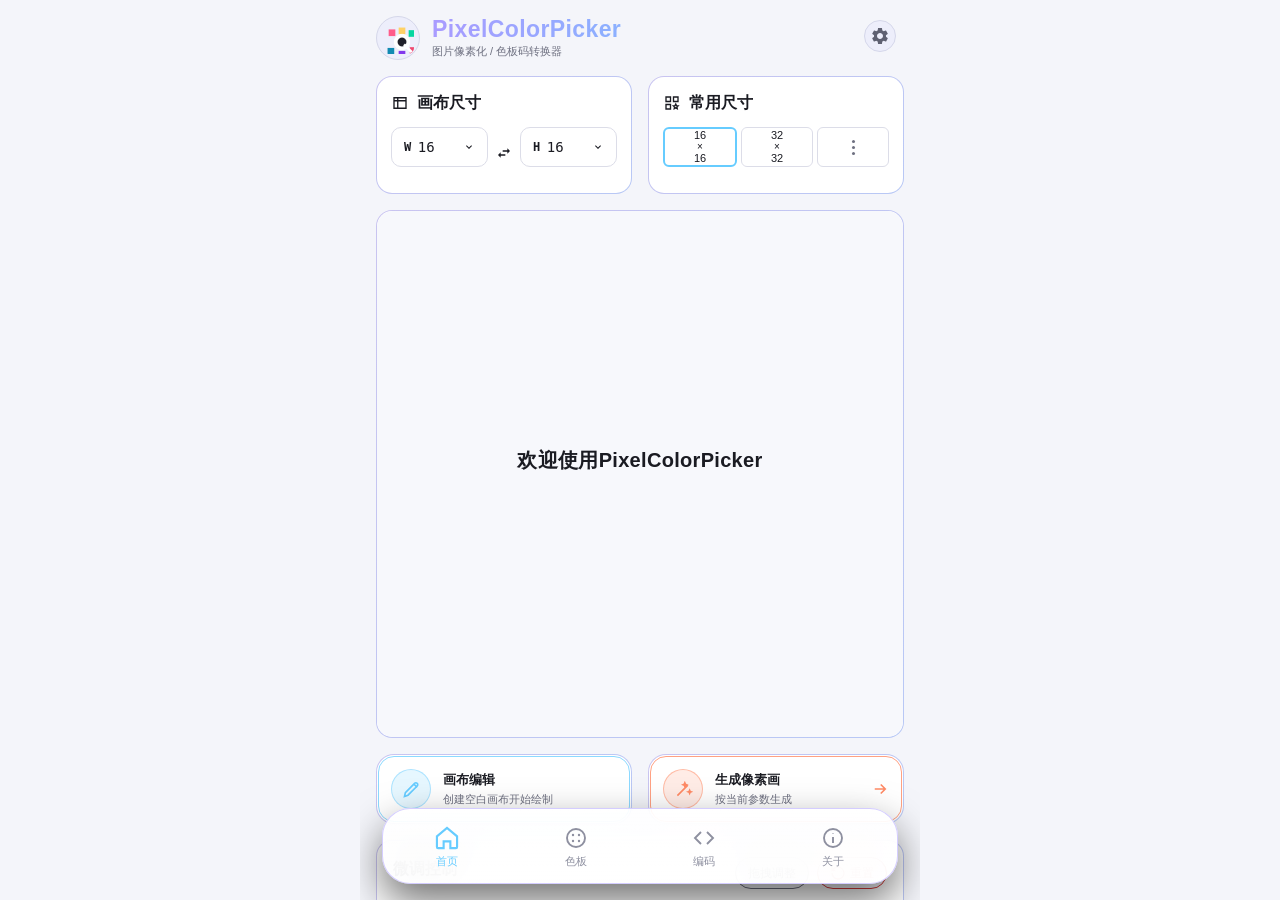
==== web/index.html @ 3d9073f8 "fix(web): 双指缩放、编辑器补全UI、色板高度+坐标搜索、编码QuickBar、logo - 拖拽调整: 补双指 pinch（同 detectTransformGestures），手机上原本只" ====
<!DOCTYPE html>
<html lang="zh-CN" data-theme="dark">
<head>
<meta charset="UTF-8">
<meta name="viewport" content="width=device-width, initial-scale=1, viewport-fit=cover, maximum-scale=1">
<meta name="theme-color" content="#08090F">
<title>PixelColorPicker</title>
<link rel="stylesheet" href="css/base.css">
<link rel="stylesheet" href="css/home.css">
<link rel="stylesheet" href="css/pages.css">
</head>
<body>

<div class="pcp-app" id="app">

  <!-- ==================== 首页 ==================== -->
  <div class="pcp-page is-active" id="page-home">
    <div class="pcp-scroll" id="homeScroll">

      <!-- 1. TopHeader：Logo(44圆底) + 渐变标题 + 设置按钮 -->
      <div class="pcp-top-header">
        <div class="pcp-top-logo-wrap">
          <canvas class="pcp-top-logo" id="topLogo" width="64" height="64"></canvas>
        </div>
        <div class="pcp-top-titles">
          <h1 class="pcp-top-title" id="topTitle">PixelColorPicker</h1>
          <p class="pcp-top-sub" data-s="home_subtitle"></p>
        </div>
        <button class="pcp-settings-btn" id="settingsBtn" aria-label="settings">
          <svg viewBox="0 0 24 24" fill="none" stroke="currentColor" stroke-width="1.8">
            <path fill="currentColor" stroke="none" d="M19.14,12.94c0.04,-0.3 0.06,-0.61 0.06,-0.94c0,-0.32 -0.02,-0.64 -0.07,-0.94l2.03,-1.58c0.18,-0.14 0.23,-0.41 0.12,-0.61l-1.92,-3.32c-0.12,-0.22 -0.37,-0.29 -0.59,-0.22l-2.39,0.96c-0.5,-0.38 -1.03,-0.7 -1.62,-0.94L14.4,2.81c-0.04,-0.24 -0.24,-0.41 -0.48,-0.41h-3.84c-0.24,0 -0.43,0.17 -0.47,0.41L9.25,5.35C8.66,5.59 8.12,5.92 7.63,6.29L5.24,5.33c-0.22,-0.08 -0.47,0 -0.59,0.22L2.74,8.87C2.62,9.08 2.66,9.34 2.86,9.48l2.03,1.58C4.84,11.36 4.8,11.69 4.8,12s0.02,0.64 0.07,0.94l-2.03,1.58c-0.18,0.14 -0.23,0.41 -0.12,0.61l1.92,3.32c0.12,0.22 0.37,0.29 0.59,0.22l2.39,-0.96c0.5,0.38 1.03,0.7 1.62,0.94l0.36,2.54c0.05,0.24 0.24,0.41 0.48,0.41h3.84c0.24,0 0.44,-0.17 0.47,-0.41l0.36,-2.54c0.59,-0.24 1.13,-0.56 1.62,-0.94l2.39,0.96c0.22,0.08 0.47,0 0.59,-0.22l1.92,-3.32c0.12,-0.22 0.07,-0.47 -0.12,-0.61L19.14,12.94zM12,15.6c-1.98,0 -3.6,-1.62 -3.6,-3.6s1.62,-3.6 3.6,-3.6s3.6,1.62 3.6,3.6S13.98,15.6 12,15.6z"/>
          </svg>
        </button>
      </div>

      <div class="pcp-section-gap"></div>

      <!-- 2. 画布尺寸 + 常用尺寸（并排，间距 16dp） -->
      <div class="pcp-row">
        <!-- CanvasSizeCard -->
        <div class="pcp-glow-card">
          <div class="pcp-glow-inner pcp-card-pad">
            <div class="pcp-card-title-row">
              <svg viewBox="0 0 24 24" fill="none" stroke="currentColor" stroke-width="1.8">
                <path d="M4,5h16v14H4zM4,9h16M9,5v14"/>
              </svg>
              <span class="pcp-card-title" data-s="canvas_size"></span>
            </div>
            <div class="pcp-size-body">
              <div class="pcp-size-input" id="sizeW">
                <span class="lb">W</span>
                <span class="val" id="sizeWVal">16</span>
                <svg viewBox="0 0 24 24" fill="none" stroke="none"><path fill="currentColor" d="M7.41,8.59L12,13.17l4.59,-4.58L18,10l-6,6 -6,-6z"/></svg>
              </div>
              <button class="pcp-swap-btn" id="swapBtn" aria-label="swap">
                <svg viewBox="0 0 24 24" fill="none" stroke="currentColor" stroke-width="2">
                  <path fill="currentColor" stroke="none" d="M6.99,11L3,15l3.99,4v-3H14v-2H6.99v-3zM21,9l-3.99,-4v3H10v2h7.01v3L21,9z"/>
                </svg>
              </button>
              <div class="pcp-size-input" id="sizeH">
                <span class="lb">H</span>
                <span class="val" id="sizeHVal">16</span>
                <svg viewBox="0 0 24 24" fill="none" stroke="none"><path fill="currentColor" d="M7.41,8.59L12,13.17l4.59,-4.58L18,10l-6,6 -6,-6z"/></svg>
              </div>
            </div>
          </div>
        </div>

        <!-- CommonSizesCard -->
        <div class="pcp-glow-card">
          <div class="pcp-glow-inner pcp-card-pad">
            <div class="pcp-card-title-row">
              <svg viewBox="0 0 24 24" fill="none" stroke="currentColor" stroke-width="1.8">
                <path d="M4,4h6v6H4zM14,4h6v6h-6zM4,14h6v6H4zM17,13.5l1,2 2.2,0.3 -1.6,1.5 0.4,2.2 -2,-1.1 -2,1.1 0.4,-2.2 -1.6,-1.5 2.2,-0.3z"/>
              </svg>
              <span class="pcp-card-title" data-s="common_sizes"></span>
            </div>
            <div class="pcp-preset-list" id="presetList"></div>
          </div>
        </div>
      </div>

      <div class="pcp-section-gap"></div>

      <!-- 3. 展示框 -->
      <div class="pcp-glow-card" id="displayWrap">
        <div class="pcp-glow-inner">
          <div class="pcp-display-box" id="displayBox">
            <div class="pcp-welcome" id="welcomeBox">
              <div class="pcp-welcome-line" id="welcomeLine"></div>
              <div class="pcp-welcome-tap" id="tapHint" data-s="display_tap"></div>
            </div>
            <canvas id="previewCanvas" hidden></canvas>
          </div>
        </div>
      </div>

      <!-- 3b. 操作行（有图片时显示） -->
      <div id="actionsArea" hidden>
        <div style="height:12px"></div>
        <div class="pcp-actions-row" id="actionsRow">
          <button class="pcp-action-btn" id="changeImgBtn">
            <svg viewBox="0 0 24 24" fill="none" stroke="currentColor" stroke-width="1.8">
              <path d="M4 8h13M14 5l3 3-3 3M20 16H7M10 13l-3 3 3 3"/>
            </svg>
            <span data-s="change_image"></span>
          </button>
          <button class="pcp-action-btn" id="recropBtn">
            <svg viewBox="0 0 24 24" fill="none" stroke="currentColor" stroke-width="1.8">
              <path d="M6 2v14a2 2 0 002 2h14M2 6h14a2 2 0 012 2v14"/>
            </svg>
            <span data-s="recrop"></span>
          </button>
          <button class="pcp-action-btn" id="gridBtn">
            <svg viewBox="0 0 24 24" fill="none" stroke="currentColor" stroke-width="1.8">
              <rect x="3" y="3" width="18" height="18" rx="2"/>
              <path d="M9 3v18M15 3v18M3 9h18M3 15h18"/>
            </svg>
            <span data-s="grid_display"></span>
          </button>
          <button class="pcp-action-btn pcp-accent-warm" id="collapseBtn">
            <svg viewBox="0 0 24 24" fill="none" stroke="currentColor" stroke-width="2"><path d="M18 15l-6-6-6 6"/></svg>
            <span data-s="tap_to_collapse"></span>
          </button>
        </div>
      </div>

      <div class="pcp-collapsed-row" id="collapsedRow" hidden>
        <button class="pcp-expand-btn" id="expandBtn">
          <svg viewBox="0 0 24 24" fill="none" stroke="currentColor" stroke-width="2"><path d="M6 9l6 6 6-6"/></svg>
        </button>
      </div>

      <div class="pcp-section-gap"></div>

      <!-- 4. 画布编辑 + 生成像素画（并排，18dp 圆角，带强调描边） -->
      <div class="pcp-row">
        <div class="pcp-accent-card blue">
          <div class="inner">
            <button class="pcp-duo-card pcp-duo-blue" id="newCanvasBtn">
              <span class="ico">
                <svg viewBox="0 0 24 24" fill="none" stroke="currentColor" stroke-width="1.9">
                  <path d="M14.5,5.5l4,4M4,20l1,-4.5L15.5,5a2.12,2.12 0 0 1 3,3L8,18.5 4,20z"/>
                </svg>
              </span>
              <span class="txt">
                <span class="t" data-s="new_blank_canvas"></span>
                <span class="s" data-s="new_blank_hint"></span>
              </span>
            </button>
          </div>
        </div>

        <div class="pcp-accent-card orange">
          <div class="inner">
            <button class="pcp-duo-card pcp-duo-generate pcp-duo-orange" id="generateBtn">
              <span class="ico">
                <svg viewBox="0 0 24 24" fill="none" stroke="currentColor" stroke-width="1.9">
                  <path d="M5,19L15,9M15,9l2,-2M13.5,4.5l0.6,1.4 1.4,0.6 -1.4,0.6 -0.6,1.4 -0.6,-1.4 -1.4,-0.6 1.4,-0.6zM19,13l0.5,1.2 1.2,0.5 -1.2,0.5 -0.5,1.2 -0.5,-1.2 -1.2,-0.5 1.2,-0.5z"/>
                </svg>
              </span>
              <span class="txt">
                <span class="t" data-s="generate"></span>
                <span class="s" data-s="generate_hint"></span>
              </span>
              <svg class="arrow" viewBox="0 0 24 24" fill="none" stroke="currentColor" stroke-width="2.2">
                <path d="M5 12h14M13 6l6 6-6 6"/>
              </svg>
            </button>
          </div>
        </div>
      </div>

      <div class="pcp-section-gap"></div>

      <!-- 5. 微调控制：标题行(拖拽调整/重置) + 左2 + 中十字 + 右2 -->
      <div class="pcp-glow-card">
        <div class="pcp-glow-inner" style="padding:16px">
          <div class="pcp-ft-head">
            <span class="title" data-s="fine_tune"></span>
            <button class="pcp-pill" id="dragPill" data-s="drag_adjust"></button>
            <button class="pcp-pill danger" id="resetPill">
              <svg viewBox="0 0 24 24" fill="none" stroke="currentColor" stroke-width="2">
                <path d="M3 12a9 9 0 1 0 3-6.7L3 8"/><path d="M3 3v5h5"/>
              </svg>
              <span data-s="reset"></span>
            </button>
          </div>

          <div class="pcp-ft-body">
            <!-- 左列：放大 / 缩小 -->
            <div class="pcp-ft-col">
              <button class="pcp-micro-btn" data-ft="zoomin">
                <svg viewBox="0 0 24 24" fill="none" stroke="currentColor" stroke-width="2.2">
                  <path d="M12 5v14M5 12h14"/>
                </svg>
                <span data-s="zoom_in"></span>
              </button>
              <button class="pcp-micro-btn" data-ft="zoomout">
                <svg viewBox="0 0 24 24" fill="none" stroke="currentColor" stroke-width="2.2">
                  <path d="M5 12h14"/>
                </svg>
                <span data-s="zoom_out"></span>
              </button>
            </div>

            <!-- 中间：十字方向键 -->
            <div class="pcp-cross">
              <button class="pcp-sq-btn" data-ft="panup">
                <svg viewBox="0 0 24 24" fill="none" stroke="currentColor" stroke-width="2.2"><path d="M12 19V5M5 12l7-7 7 7"/></svg>
              </button>
              <div class="row">
                <button class="pcp-sq-btn" data-ft="panleft">
                  <svg viewBox="0 0 24 24" fill="none" stroke="currentColor" stroke-width="2.2"><path d="M19 12H5M12 5l-7 7 7 7"/></svg>
                </button>
                <button class="pcp-sq-btn" data-ft="panright">
                  <svg viewBox="0 0 24 24" fill="none" stroke="currentColor" stroke-width="2.2"><path d="M5 12h14M12 5l7 7-7 7"/></svg>
                </button>
              </div>
              <button class="pcp-sq-btn" data-ft="pandown">
                <svg viewBox="0 0 24 24" fill="none" stroke="currentColor" stroke-width="2.2"><path d="M12 5v14M19 12l-7 7-7-7"/></svg>
              </button>
            </div>

            <!-- 右列：逆时针 / 顺时针 -->
            <div class="pcp-ft-col">
              <button class="pcp-micro-btn" data-ft="ccw">
                <svg viewBox="0 0 24 24" fill="none" stroke="currentColor" stroke-width="2">
                  <path d="M3 12a9 9 0 109-9 9 9 0 00-6.4 2.6L3 8"/><path d="M3 3v5h5"/>
                </svg>
                <span data-s="rotate_ccw"></span>
              </button>
              <button class="pcp-micro-btn" data-ft="cw">
                <svg viewBox="0 0 24 24" fill="none" stroke="currentColor" stroke-width="2">
                  <path d="M21 12a9 9 0 11-9-9 9 9 0 016.4 2.6L21 8"/><path d="M21 3v5h-5"/>
                </svg>
                <span data-s="rotate_cw"></span>
              </button>
            </div>
          </div>
        </div>
      </div>

      <div class="pcp-section-gap"></div>

      <!-- 6. 算法选择 -->
      <div class="pcp-glow-card">
        <div class="pcp-glow-inner pcp-card-pad">
          <div class="pcp-card-title-row" style="margin-bottom:8px">
            <svg viewBox="0 0 24 24" fill="none" stroke="currentColor" stroke-width="1.8">
              <path d="M12 3v3M12 18v3M3 12h3M18 12h3M5.6 5.6l2.1 2.1M16.3 16.3l2.1 2.1M5.6 18.4l2.1-2.1M16.3 7.7l2.1-2.1"/>
              <circle cx="12" cy="12" r="3"/>
            </svg>
            <span class="pcp-card-title" data-s="algorithm"></span>
            <span class="pcp-hint" data-s="algo_hint" style="margin-left:auto;font-size:10px"></span>
          </div>
          <div class="pcp-algo-scroll" id="algoScroll"></div>
          <div class="pcp-custom-panel" id="customPanel" hidden>
            <div class="pcp-hint" data-s="custom_kernel_label"></div>
            <div class="pcp-kernel-list" id="kernelList"></div>
            <div class="pcp-hint" data-s="custom_samples_label"></div>
            <div class="pcp-slider-row">
              <span data-s="custom_samples_sharp"></span>
              <input type="range" id="samplesRange" min="1" max="8" step="1" value="4">
              <output id="samplesOut">4×</output>
              <span data-s="custom_samples_soft"></span>
            </div>
            <div class="pcp-custom-preview">
              <canvas id="customPreview" width="144" height="144"></canvas>
              <span class="pcp-hint" data-s="custom_samples_hint"></span>
            </div>
          </div>
        </div>
      </div>

      <div style="height:20px"></div>

      <!-- 7. 保存图片到相册 -->
      <button class="pcp-save-btn" id="saveAlbumBtn" disabled>
        <svg viewBox="0 0 24 24" width="20" height="20" fill="none" stroke="none"><path fill="currentColor" d="M19,9h-4V3H9v6H5l7,7 7,-7zM5,18v2h14v-2H5z"/></svg>
        <span id="saveAlbumLabel"></span>
      </button>
    </div>
  </div>

  <!-- ==================== 色板 ==================== -->
  <div class="pcp-page" id="page-palette">
    <div class="pcp-scroll">
      <div class="pcp-page-head">
        <h2 class="pcp-page-title" id="paletteTitle" data-s="palette_title"></h2>
        <button class="pcp-pal-search" id="palSearchBtn" hidden aria-label="search">
          <svg viewBox="0 0 24 24" fill="none" stroke="none"><path fill="currentColor" d="M15.5,14h-0.79l-0.28,-0.27C15.41,12.59 16,11.11 16,9.5 16,5.91 13.09,3 9.5,3S3,5.91 3,9.5 5.91,16 9.5,16c1.61,0 3.09,-0.59 4.23,-1.57l0.27,0.28v0.79l5,4.99L20.49,19l-4.99,-5zm-6,0C7.01,14 5,11.99 5,9.5S7.01,5 9.5,5 14,7.01 14,9.5 11.99,14 9.5,14z"/></svg>
        </button>
      </div>
      <p class="pcp-page-hint" data-s="palette_hint"></p>
      <div class="pcp-empty" id="paletteEmpty">
        <svg viewBox="0 0 24 24" fill="none" stroke="currentColor" stroke-width="1.5">
          <rect x="3" y="3" width="7" height="7" rx="1"/><rect x="14" y="3" width="7" height="7" rx="1"/>
          <rect x="3" y="14" width="7" height="7" rx="1"/><rect x="14" y="14" width="7" height="7" rx="1"/>
        </svg>
        <div class="t" data-s="empty_title"></div>
        <div class="h" data-s="empty_hint"></div>
      </div>
      <div id="paletteBody" hidden>
        <div class="pcp-palette-ruler-x" id="rulerX"></div>
        <div class="pcp-palette-main">
          <div class="pcp-palette-ruler-y" id="rulerY"></div>
          <div class="pcp-palette-canvas-wrap">
            <canvas id="paletteCanvas"></canvas>
          </div>
        </div>
        <div class="pcp-palette-tip" id="paletteTip">&nbsp;</div>
      </div>
    </div>
  </div>

  <!-- ==================== 编码 ==================== -->
  <div class="pcp-page" id="page-code">
    <div class="pcp-scroll" id="codeScroll">
      <h2 class="pcp-page-title" data-s="code_title"></h2>
      <p class="pcp-page-hint" data-s="code_hint"></p>
      <div class="pcp-empty" id="codeEmpty">
        <svg viewBox="0 0 24 24" fill="none" stroke="currentColor" stroke-width="1.5">
          <path d="M16 18l6-6-6-6M8 6l-6 6 6 6"/>
        </svg>
        <div class="t" data-s="empty_title"></div>
        <div class="h" data-s="empty_hint"></div>
      </div>
      <div class="pcp-code-list" id="codeList" hidden></div>
      <div class="pcp-quickbar" id="codeQb" hidden>
        <div class="pcp-qb-track"></div>
        <div class="pcp-qb-thumb" id="codeQbThumb"></div>
      </div>
    </div>
  </div>

  <!-- ==================== 关于 ==================== -->
  <div class="pcp-page" id="page-about">
    <div class="pcp-scroll" id="aboutScroll"></div>
  </div>

  <!-- ==================== 底部悬浮导航 ==================== -->
  <nav class="pcp-bottom-nav" id="bottomNav">
    <button class="pcp-nav-item is-active" data-tab="home">
      <span class="pcp-nav-icon">
        <svg viewBox="0 0 24 24" fill="none" stroke="currentColor" stroke-width="1.9">
          <path d="M3 10.5L12 3l9 7.5V20a1 1 0 01-1 1h-5v-6H9v6H4a1 1 0 01-1-1z"/>
        </svg>
      </span>
      <span class="pcp-nav-label" data-s="tab_home"></span>
    </button>
    <button class="pcp-nav-item" data-tab="palette">
      <span class="pcp-nav-icon">
        <svg viewBox="0 0 24 24" fill="none" stroke="currentColor" stroke-width="1.9">
          <circle cx="12" cy="12" r="9"/>
          <circle cx="9" cy="9" r="1.2" fill="currentColor" stroke="none"/>
          <circle cx="15" cy="9" r="1.2" fill="currentColor" stroke="none"/>
          <circle cx="9" cy="15" r="1.2" fill="currentColor" stroke="none"/>
          <circle cx="15" cy="15" r="1.2" fill="currentColor" stroke="none"/>
        </svg>
      </span>
      <span class="pcp-nav-label" data-s="tab_palette"></span>
    </button>
    <button class="pcp-nav-item" data-tab="code">
      <span class="pcp-nav-icon">
        <svg viewBox="0 0 24 24" fill="none" stroke="currentColor" stroke-width="1.9">
          <path d="M9 18l-6-6 6-6M15 6l6 6-6 6"/>
        </svg>
      </span>
      <span class="pcp-nav-label" data-s="tab_code"></span>
    </button>
    <button class="pcp-nav-item" data-tab="about">
      <span class="pcp-nav-icon">
        <svg viewBox="0 0 24 24" fill="none" stroke="currentColor" stroke-width="1.9">
          <circle cx="12" cy="12" r="9"/><path d="M12 11v6M12 7.5v.6"/>
        </svg>
      </span>
      <span class="pcp-nav-label" data-s="tab_about"></span>
    </button>
  </nav>

</div>

<!-- 弹窗层 -->
<div class="pcp-dialog-mask" id="dialogMask" hidden>
  <div class="pcp-dialog" id="dialogBox"></div>
</div>

<div class="pcp-toast" id="toast"></div>

<input type="file" id="fileInput" accept="image/*" hidden>

<script src="js/i18n_data.js"></script>
<script src="js/codec.js"></script>
<script src="js/pixelator.js"></script>
<script src="js/app.js"></script>
</body>
</html>
---- web/css/base.css ----
/* ===================================================================
   PixelColorPicker Web · 基础样式
   色值来自 PcpStyle.kt / Color.kt（自动提取，见 tools/gen_colors.py）
   =================================================================== */

/* --- 自动生成部分：来自 Kotlin 源码，勿手改 --- */
:root {
  --pcp-AccentBlue: #5E89EC;
  --pcp-AccentGreen: #7AB876;
  --pcp-AccentPurple: #66CCFF;
  --pcp-AccentSwap: #8B5CF6;
  --pcp-AlgorithmSelectedBg: #181523;
  --pcp-BgCardPrimary: #0E1016;
  --pcp-BgCardSecondary: #0B0C12;
  --pcp-BgPage: #08090F;
  --pcp-BorderInput: #282B38;
  --pcp-BorderSubtle: #1A1C24;
  --pcp-ButtonGradEnd: #5C6EFF;
  --pcp-ButtonGradStart: #8B5CF6;
  --pcp-CircleIconBg: #1A1A22;
  --pcp-CircleIconStroke: #2E2E3A;
  --pcp-GlowEnd: #474E68;
  --pcp-GlowStart: #525777;
  --pcp-InputBackground: #0A0C12;
  --pcp-InputBorder: #2A2E40;
  --pcp-NavNormal: #8A8C99;
  --pcp-NavSelected: #66CCFF;
  --pcp-Primary: #8B5CF6;
  --pcp-PrimaryDark: #6D28D9;
  --pcp-TextIcon: #9CA3AF;
  --pcp-TextPrimary: #FFFFFF;
  --pcp-TextSecondary: #9FA0A5;
  --pcp-TianyiBlueDark: #3399FF;
  /* Color.kt */
  --pcp-CheckerAvg: #CCCCCC;
  --pcp-CheckerDark: #BFBFBF;
  --pcp-CheckerLight: #D9D9D9;
  --pcp-GridLine: rgba(0,0,0,0.2);
  --pcp-SelectionRing: #00E5FF;
  --pcp-DarkSecondary: #4DD9D9;
  --pcp-DarkError: #FFB4AB;
}

[data-theme='light'] {
  --pcp-AccentBlue: #5E89EC;
  --pcp-AccentGreen: #7AB876;
  --pcp-AccentPurple: #66CCFF;
  --pcp-AccentSwap: #A99BFF;
  --pcp-AlgorithmSelectedBg: #EEF0FF;
  --pcp-BgCardPrimary: #FFFFFF;
  --pcp-BgCardSecondary: #F7F8FC;
  --pcp-BgPage: #F4F5FA;
  --pcp-BorderInput: #DCDDE8;
  --pcp-BorderSubtle: #E8E9F2;
  --pcp-ButtonGradEnd: #4F7BFF;
  --pcp-ButtonGradStart: #7C5CF6;
  --pcp-CircleIconBg: #EDEEFB;
  --pcp-CircleIconStroke: #D5D7EA;
  --pcp-GlowEnd: #B8C8F5;
  --pcp-GlowStart: #C9C4F0;
  --pcp-InputBackground: #FFFFFF;
  --pcp-InputBorder: #DCDDE8;
  --pcp-NavNormal: #8E90A0;
  --pcp-NavSelected: #66CCFF;
  --pcp-Primary: #A99BFF;
  --pcp-PrimaryDark: #8F7DFF;
  --pcp-TextIcon: #5F6172;
  --pcp-TextPrimary: #1A1B22;
  --pcp-TextSecondary: #6E7080;
  --pcp-TianyiBlueDark: #66CCFF;
  --pcp-DarkError: #D93B3B;
}

/* --- PcpDecelerate 缓动曲线：1 - (1-t)² --- */
:root {
  --pcp-decelerate: cubic-bezier(0.25, 0.46, 0.45, 0.94);
}

* {
  box-sizing: border-box;
  -webkit-tap-highlight-color: transparent;
}

html, body {
  margin: 0;
  padding: 0;
  height: 100%;
}

body {
  background: var(--pcp-BgPage);
  color: var(--pcp-TextPrimary);
  font-family: -apple-system, BlinkMacSystemFont, "Segoe UI", "PingFang SC",
    "Hiragino Sans GB", "Microsoft YaHei", "Noto Sans CJK SC", sans-serif;
  font-size: 14px;
  line-height: 1.5;
  -webkit-font-smoothing: antialiased;
  overscroll-behavior-y: none;
  transition: background 0.2s;
}

/* ===================================================================
   发光细边框（复刻 PcpStyle.kt 的 glowCardBorder）
   原理：底层 45° 渐变，内层卡片向内收缩 1dp，露出 1dp 渐变即"光边"
   =================================================================== */
.pcp-glow-card {
  position: relative;
  border-radius: 16px;
  background: linear-gradient(135deg, var(--pcp-GlowStart), var(--pcp-GlowEnd));
  padding: 1px;
}

.pcp-glow-card > .pcp-glow-inner {
  border-radius: 15px;
  background: var(--pcp-BgCardPrimary);
  height: 100%;
  overflow: hidden;
}

/* 输入框描边（复刻 inputBoxBorder） */
.pcp-input-box {
  border-radius: 6px;
  background: var(--pcp-InputBackground);
  border: 1px solid var(--pcp-InputBorder);
}

/* 圆形图标底（复刻 circleIconBg） */
.pcp-circle-icon {
  border-radius: 50%;
  background: var(--pcp-CircleIconBg);
  border: 1px solid var(--pcp-CircleIconStroke);
  display: grid;
  place-items: center;
  flex-shrink: 0;
}

/* ===================================================================
   布局
   =================================================================== */
.pcp-app {
  display: flex;
  flex-direction: column;
  height: 100vh;
  height: 100dvh;
  max-width: 560px;
  margin: 0 auto;
  position: relative;
  overflow: hidden;
}

.pcp-scroll {
  flex: 1;
  overflow-y: auto;
  overflow-x: hidden;
  padding: 16px;
  /* 底部留出悬浮导航的高度（导航 ~72px + 底部 12px + 余量） */
  padding-bottom: 108px;
  -webkit-overflow-scrolling: touch;
}

/* ===================================================================
   底部悬浮导航（复刻 BottomNav.kt）
   圆角 28dp、垂直渐变、发光边框、选中放大 1.12
   =================================================================== */
.pcp-bottom-nav {
  position: absolute;
  left: 22px;
  right: 22px;
  bottom: calc(16px + env(safe-area-inset-bottom, 0px));
  display: flex;
  align-items: center;
  justify-content: space-evenly;
  padding: 8px 0;
  border-radius: 28px;
  background: linear-gradient(180deg,
    color-mix(in srgb, var(--pcp-BgCardPrimary) 86%, transparent),
    color-mix(in srgb, var(--pcp-BgCardPrimary) 94%, transparent));
  backdrop-filter: blur(20px);
  -webkit-backdrop-filter: blur(20px);
  box-shadow: 0 18px 40px rgba(0, 0, 0, 0.55);
  border: 1px solid color-mix(in srgb, var(--pcp-Primary) 50%, transparent);
  z-index: 100;
}

.pcp-nav-item {
  flex: 1;
  display: flex;
  flex-direction: column;
  align-items: center;
  gap: 1px;
  padding: 6px 0;
  border-radius: 18px;
  border: 0;
  background: transparent;
  cursor: pointer;
  color: var(--pcp-NavNormal);
  font-family: inherit;
  transition: color 0.22s var(--pcp-decelerate);
}

.pcp-nav-item .pcp-nav-icon {
  width: 30px;
  height: 30px;
  display: grid;
  place-items: center;
  transition: transform 0.22s var(--pcp-decelerate);
}

.pcp-nav-item .pcp-nav-label {
  font-size: 11px;
  font-weight: 500;
  letter-spacing: 0.2px;
}

.pcp-nav-item.is-active {
  color: var(--pcp-NavSelected);
}

.pcp-nav-item.is-active .pcp-nav-icon {
  transform: scale(1.12);
}

.pcp-nav-item svg {
  width: 24px;
  height: 24px;
  display: block;
}

/* ===================================================================
   通用卡片 / 文字
   =================================================================== */
.pcp-card-pad { padding: 14px; }

.pcp-section-gap { height: 16px; }

.pcp-row { display: flex; gap: 16px; }
.pcp-row > * { flex: 1; min-width: 0; }

.pcp-label {
  font-size: 11.5px;
  color: var(--pcp-TextSecondary);
  letter-spacing: 0.2px;
}

.pcp-value {
  font-size: 20px;
  font-weight: 700;
  color: var(--pcp-TextPrimary);
  font-variant-numeric: tabular-nums;
}

.pcp-hint {
  font-size: 11px;
  color: var(--pcp-TextSecondary);
}

/* 按钮 */
.pcp-btn {
  display: inline-flex;
  align-items: center;
  justify-content: center;
  gap: 6px;
  border: 0;
  border-radius: 14px;
  font-family: inherit;
  font-size: 14px;
  font-weight: 600;
  padding: 12px 18px;
  cursor: pointer;
  color: #fff;
  background: linear-gradient(135deg, var(--pcp-ButtonGradStart), var(--pcp-ButtonGradEnd));
  transition: filter 0.15s, transform 0.1s;
}

.pcp-btn:active { transform: scale(0.975); filter: brightness(1.08); }

.pcp-btn-outline {
  background: transparent;
  border: 1px solid var(--pcp-BorderInput);
  color: var(--pcp-TextPrimary);
}

.pcp-btn-block { width: 100%; }

/* Toast */
.pcp-toast {
  position: fixed;
  left: 50%;
  bottom: 100px;
  transform: translate(-50%, 12px);
  background: rgba(28, 28, 34, 0.96);
  color: #fff;
  font-size: 13px;
  padding: 10px 18px;
  border-radius: 999px;
  opacity: 0;
  pointer-events: none;
  transition: opacity 0.2s, transform 0.2s;
  z-index: 300;
  max-width: 80vw;
  text-align: center;
}

.pcp-toast.show {
  opacity: 1;
  transform: translate(-50%, 0);
}

/* 滚动条 */
.pcp-scroll::-webkit-scrollbar { width: 0; }
.pcp-scroll { scrollbar-width: none; }

@media (prefers-reduced-motion: reduce) {
  * { animation: none !important; transition: none !important; }
}
---- web/css/home.css ----
/* ===================================================================
   首页样式 · 严格对应 HomeScreen.kt
   TopHeader(437) CanvasSizeCard(509) CommonSizesCard(624)
   NewCanvasCard(862) GenerateCard(936) FineTuneCard(1127)
   =================================================================== */

/* ---------- 关键修复：[hidden] 必须生效（此前被 canvas{display:block} 覆盖） ---------- */
[hidden] { display: none !important; }

/* ---------- 1. TopHeader ---------- */
.pcp-top-header {
  display: flex;
  align-items: center;
}

/* Logo：44dp 圆形底 + 32dp 图标 */
.pcp-top-logo-wrap {
  width: 44px;
  height: 44px;
  border-radius: 50%;
  background: var(--pcp-CircleIconBg);
  border: 1px solid var(--pcp-CircleIconStroke);
  display: grid;
  place-items: center;
  flex-shrink: 0;
}

.pcp-top-logo {
  width: 32px;
  height: 32px;
  border-radius: 6px;
  display: block;
}

.pcp-top-titles {
  flex: 1;
  min-width: 0;
  margin-left: 12px;
}

/* 标题：整字渐变 淡紫 → 天依蓝，23sp ExtraBold */
.pcp-top-title {
  font-size: 23px;
  font-weight: 800;
  letter-spacing: 0.4px;
  margin: 0;
  line-height: 1.15;
  white-space: nowrap;
  overflow: hidden;
  background: linear-gradient(90deg, #A99BFF, #66CCFF);
  -webkit-background-clip: text;
  background-clip: text;
  -webkit-text-fill-color: transparent;
  color: transparent;
}

.pcp-top-sub {
  font-size: 11px;
  color: var(--pcp-TextSecondary);
  margin: 1px 0 0;
  white-space: nowrap;
  overflow: hidden;
  text-overflow: ellipsis;
}

/* 设置按钮：32dp 圆形底，上移 2dp，右侧 8dp */
.pcp-settings-btn {
  width: 32px;
  height: 32px;
  border-radius: 50%;
  background: var(--pcp-CircleIconBg);
  border: 1px solid var(--pcp-CircleIconStroke);
  color: var(--pcp-TextIcon);
  display: grid;
  place-items: center;
  cursor: pointer;
  padding: 0;
  flex-shrink: 0;
  margin-left: 4px;
  margin-right: 8px;
  transform: translateY(-2px);
}

.pcp-settings-btn svg { width: 20px; height: 20px; }

/* ---------- 2. CanvasSizeCard ---------- */
.pcp-card-title-row {
  display: flex;
  align-items: center;
  gap: 8px;
}

.pcp-card-title-row svg {
  width: 18px;
  height: 18px;
  color: var(--pcp-TextPrimary);
  flex-shrink: 0;
}

.pcp-card-title {
  font-size: 16px;
  font-weight: 700;
  color: var(--pcp-TextPrimary);
  white-space: nowrap;
  overflow: hidden;
  text-overflow: ellipsis;
}

/* W [32 ▾] ⇄ H [16 ▾] */
.pcp-size-body {
  display: flex;
  align-items: center;
  margin-top: 12px;
}

/* SizeInput：40dp 高、6dp 圆角、输入框描边 */
.pcp-size-input {
  flex: 1;
  min-width: 0;
  height: 40px;
  border-radius: 6px;
  background: var(--pcp-InputBackground);
  border: 1px solid var(--pcp-InputBorder);
  display: flex;
  align-items: center;
  padding: 0 6px;
  cursor: pointer;
}

.pcp-size-input .lb {
  font-size: 12px;
  font-weight: 700;
  color: var(--pcp-TextPrimary);
  flex-shrink: 0;
}

.pcp-size-input .val {
  font-size: 14px;
  font-weight: 500;
  color: var(--pcp-TextPrimary);
  width: 30px;
  text-align: center;
  font-variant-numeric: tabular-nums;
  flex-shrink: 0;
}

.pcp-size-input svg {
  width: 12px;
  height: 12px;
  color: var(--pcp-TextPrimary);
  margin-left: auto;
  flex-shrink: 0;
}

/* 交换按钮：16dp，左右 2dp */
.pcp-swap-btn {
  width: 18px;
  height: 18px;
  /* [修复] 原 2px 太窄，⇄ 会贴到 H 框边框上 */
  margin: 0 7px;
  border: 0;
  background: transparent;
  color: var(--pcp-TextPrimary);
  display: grid;
  place-items: center;
  cursor: pointer;
  padding: 0;
  flex-shrink: 0;
}

.pcp-swap-btn svg { width: 16px; height: 16px; }

/* ---------- 2b. CommonSizesCard ---------- */
.pcp-preset-list {
  display: flex;
  gap: 4px;
  margin-top: 12px;
}

/* PresetChip：40dp 高、6dp 圆角、三行 11/10/11sp */
.pcp-preset-chip {
  flex: 1;
  min-width: 0;
  height: 40px;
  border-radius: 6px;
  background: var(--pcp-InputBackground);
  border: 1px solid var(--pcp-InputBorder);
  display: flex;
  flex-direction: column;
  align-items: center;
  justify-content: center;
  cursor: pointer;
  padding: 0;
  font-family: inherit;
  transition: border-color 0.15s;
}

.pcp-preset-chip.is-active {
  border: 2px solid var(--pcp-AccentPurple);
}

.pcp-preset-chip .t,
.pcp-preset-chip .b {
  font-size: 11px;
  line-height: 13px;
  color: var(--pcp-TextPrimary);
  font-variant-numeric: tabular-nums;
}

.pcp-preset-chip .x {
  font-size: 10px;
  line-height: 10px;
  color: var(--pcp-TextPrimary);
}

/* MoreChip：三个小灰点 */
.pcp-more-chip {
  display: flex;
  flex-direction: column;
  align-items: center;
  justify-content: center;
}

.pcp-more-chip i {
  width: 3px;
  height: 3px;
  border-radius: 50%;
  background: var(--pcp-TextSecondary);
  display: block;
  margin: 1.5px 0;
}

/* ---------- 3. 展示框 ---------- */
.pcp-display-box {

  position: relative;
  border-radius: 16px;
  overflow: hidden;
  aspect-ratio: 1 / 1;
  display: grid;
  place-items: center;
  background: var(--pcp-BgCardSecondary);
  animation: displayExpand 0.42s var(--pcp-decelerate) both;
}

/* 仅开启「拖拽调整」时才禁用页面滚动，否则预览区无法上下滑动 */
.pcp-display-box.is-drag {
  touch-action: none;
}


@keyframes displayExpand {
  from { transform: scale(0.97); opacity: 0.6; }
  to   { transform: scale(1); opacity: 1; }
}

.pcp-display-box canvas {
  display: block;
  max-width: 100%;
  max-height: 100%;
  image-rendering: pixelated;
}

/* 欢迎动画：一行「欢迎使用PixelColorPicker」 */
.pcp-welcome {
  display: flex;
  flex-direction: column;
  align-items: center;
  justify-content: center;
  gap: 10px;
  padding: 20px;
  text-align: center;
}

.pcp-welcome-line {
  display: flex;
  align-items: center;
  justify-content: center;
  font-size: 20px;
  font-weight: 700;
  letter-spacing: 0.3px;
  white-space: nowrap;
  color: var(--pcp-TextPrimary);
}

.pcp-welcome-line .ch {
  display: inline-block;
  opacity: 0;
  transform: translateX(-30px);
  transition: opacity 0.4s var(--pcp-decelerate), transform 0.4s var(--pcp-decelerate);
}

.pcp-welcome-line .ch.show {
  opacity: 1;
  transform: translateX(0);
}

/* app 名逐字弹性弹出 */
.pcp-welcome-line .ch.pcp-ch-app {
  transition: opacity 0.03s linear, transform 0.28s cubic-bezier(0.34, 1.56, 0.64, 1);
  transform: translateX(-30px) scale(0.6);
}

.pcp-welcome-line .ch.pcp-ch-app.show {
  opacity: 1;
  transform: translateX(0) scale(1);
}

.pcp-welcome-tap {
  font-size: 12px;
  color: var(--pcp-AccentPurple);
  opacity: 0;
  transition: opacity 0.4s;
}

.pcp-welcome-tap.show {
  opacity: 1;
  animation: tapBreath 2.4s ease-in-out 0.4s infinite;
}

@keyframes tapBreath {
  0%, 100% { opacity: 0.55; }
  50%      { opacity: 1; }
}

/* ---------- 3b. 操作行 ---------- */
.pcp-actions-row {
  display: flex;
  gap: 8px;
  align-items: stretch;
}

.pcp-action-btn {
  flex: 1;
  min-width: 0;
  display: flex;
  flex-direction: column;
  align-items: center;
  gap: 5px;
  padding: 10px 4px;
  border-radius: 12px;
  background: var(--pcp-BgCardPrimary);
  border: 1px solid var(--pcp-BorderSubtle);
  color: var(--pcp-TextPrimary);
  font-family: inherit;
  font-size: 10.5px;
  cursor: pointer;
  transition: border-color 0.15s, transform 0.1s;
}

.pcp-action-btn:active { transform: scale(0.96); }

.pcp-action-btn svg { width: 20px; height: 20px; color: var(--pcp-AccentBlue); }

.pcp-action-btn.is-on {
  border-color: var(--pcp-AccentBlue);
  background: color-mix(in srgb, var(--pcp-AccentBlue) 12%, var(--pcp-BgCardPrimary));
}

.pcp-action-btn.pcp-accent-warm svg { color: #FF8A65; }

.pcp-collapsed-row {
  display: grid;
  place-items: center;
  padding: 2px 0;
}

.pcp-expand-btn {
  width: 36px;
  height: 36px;
  border: 0;
  background: transparent;
  color: var(--pcp-TextSecondary);
  cursor: pointer;
  display: grid;
  place-items: center;
  padding: 0;
}

.pcp-expand-btn svg { width: 22px; height: 22px; }

/* ---------- 4. 画布编辑 / 生成像素画（横向 Row，18dp 圆角） ---------- */
.pcp-duo-card {
  display: flex;
  align-items: center;
  gap: 12px;
  width: 100%;
  padding: 14px;
  border: 0;
  background: transparent;
  color: var(--pcp-TextPrimary);
  font-family: inherit;
  text-align: left;
  cursor: pointer;
  height: 100%;
}

.pcp-duo-card:active { filter: brightness(1.06); }

/* 40dp 圆形图标底 */
.pcp-duo-card .ico {
  width: 40px;
  height: 40px;
  border-radius: 50%;
  display: grid;
  place-items: center;
  flex-shrink: 0;
}

.pcp-duo-card .ico svg { width: 21px; height: 21px; }

/* 文字列 */
.pcp-duo-card .txt {
  flex: 1;
  min-width: 0;
  display: flex;
  flex-direction: column;
  gap: 4px;
}

.pcp-duo-card .t {
  /* [修复] 原 14px 在窄卡片里放不下「生成像素画」，被 ellipsis 截成「生成...」 */
  font-size: 12.5px;
  font-weight: 600;
  line-height: 1.2;
  white-space: nowrap;
  overflow: hidden;
  text-overflow: ellipsis;
}

.pcp-duo-card .s {
  font-size: 10.5px;
  line-height: 14px;
  color: var(--pcp-TextSecondary);
  overflow: hidden;
  display: -webkit-box;
  -webkit-line-clamp: 2;
  -webkit-box-orient: vertical;
}

/* 生成卡：标题加粗 + 右侧箭头 */
.pcp-duo-generate .t { font-weight: 700; }

.pcp-duo-card .arrow {
  width: 18px;
  height: 18px;
  flex-shrink: 0;
  margin-left: 6px;
}

/* 图标配色 */
.pcp-duo-blue .ico {
  background: color-mix(in srgb, var(--pcp-AccentPurple) 16%, transparent);
  border: 1px solid color-mix(in srgb, var(--pcp-AccentPurple) 45%, transparent);
}
.pcp-duo-blue .ico svg { color: var(--pcp-AccentPurple); }

.pcp-duo-orange .ico {
  background: color-mix(in srgb, #FF8A65 16%, transparent);
  border: 1px solid color-mix(in srgb, #FF8A65 50%, transparent);
}
.pcp-duo-orange .ico svg { color: #FF8A65; }
.pcp-duo-orange .arrow { color: #FF8A65; }

/* 带强调描边的卡片容器（glowCardBorder + accentStroke） */
.pcp-accent-card {
  border-radius: 18px;
  background: linear-gradient(135deg, var(--pcp-GlowStart), var(--pcp-GlowEnd));
  padding: 1px;
  height: 100%;
}

.pcp-accent-card > .inner {
  border-radius: 17px;
  background: var(--pcp-BgCardPrimary);
  height: 100%;
  position: relative;
  overflow: hidden;
}

.pcp-accent-card > .inner::after {
  content: '';
  position: absolute;
  inset: 1px;
  border-radius: 16px;
  pointer-events: none;
  border: 1.5px solid transparent;
}

.pcp-accent-card.blue > .inner::after {
  border-color: color-mix(in srgb, var(--pcp-AccentPurple) 75%, transparent);
}

.pcp-accent-card.orange > .inner::after {
  border-color: color-mix(in srgb, #FF8A65 80%, transparent);
}

/* ---------- 5. 微调控制（左2 + 中十字 + 右2） ---------- */
.pcp-ft-head {
  display: flex;
  align-items: center;
  gap: 8px;
}

.pcp-ft-head .title {
  flex: 1;
  font-size: 16px;
  font-weight: 700;
  color: var(--pcp-TextPrimary);
  transform: translateY(-4px);
  white-space: nowrap;
  overflow: hidden;
  text-overflow: ellipsis;
}

/* 胶囊按钮：32dp 高、圆角 16、#25283B 底、描边 */
.pcp-pill {
  height: 32px;
  border-radius: 16px;
  /* [对齐 App] PillButton 用的是 PcpColors.BgCardSecondary（双色变量），
     原先硬编码 #25283B 导致浅色主题下还是黑胶囊 */
  background: var(--pcp-BgCardSecondary);
  border: 1px solid var(--pcp-TextSecondary);
  color: var(--pcp-TextPrimary);
  font-family: inherit;
  font-size: 12px;
  display: inline-flex;
  align-items: center;
  gap: 4px;
  padding: 0 12px;
  cursor: pointer;
  flex-shrink: 0;
  transition: border-color 0.15s;
}

.pcp-pill svg { width: 16px; height: 16px; }

.pcp-pill.is-on { border-color: var(--pcp-AccentPurple); }

.pcp-pill.danger {
  border-color: var(--pcp-DarkError);
  color: var(--pcp-DarkError);
}

.pcp-pill.danger svg { color: var(--pcp-DarkError); }

/* 微调主体 */
.pcp-ft-body {
  display: flex;
  align-items: center;
  margin-top: 16px;
}

.pcp-ft-col {
  flex: 1;
  min-width: 0;
  display: flex;
  flex-direction: column;
  gap: 8px;
}

/* MicroButton：40dp 高、圆角 12、图标 + 6dp + 文字 */
.pcp-micro-btn {
  height: 40px;
  border-radius: 12px;
  background: var(--pcp-InputBackground);
  border: 1px solid var(--pcp-InputBorder);
  color: var(--pcp-TextPrimary);
  font-family: inherit;
  font-size: 12px;
  display: flex;
  align-items: center;
  justify-content: center;
  gap: 6px;
  cursor: pointer;
  padding: 0 6px;
  white-space: nowrap;
  overflow: hidden;
  transition: border-color 0.15s;
}

.pcp-micro-btn:active { border-color: var(--pcp-AccentPurple); }
.pcp-micro-btn svg { width: 16px; height: 16px; flex-shrink: 0; }

/* 十字方向键：40dp 方块，中间留 40dp 空格 */
.pcp-cross {
  display: flex;
  flex-direction: column;
  align-items: center;
  flex-shrink: 0;
  margin: 0 8px;
}

.pcp-cross .row {
  display: flex;
  gap: 40px;
}

.pcp-sq-btn {
  width: 40px;
  height: 40px;
  border-radius: 10px;
  background: var(--pcp-InputBackground);
  border: 1px solid var(--pcp-InputBorder);
  color: var(--pcp-TextPrimary);
  display: grid;
  place-items: center;
  cursor: pointer;
  padding: 0;
  transition: border-color 0.15s;
}

.pcp-sq-btn:active { border-color: var(--pcp-AccentPurple); }
.pcp-sq-btn svg { width: 16px; height: 16px; }

/* ---------- 6. 算法选择（横向滑动） ---------- */
.pcp-algo-scroll {
  display: flex;
  gap: 8px;
  overflow-x: auto;
  padding: 2px 0 4px;
  scrollbar-width: none;
  scroll-snap-type: x proximity;
}

.pcp-algo-scroll::-webkit-scrollbar { display: none; }

.pcp-algo-card {
  flex: 0 0 auto;
  width: 104px;
  padding: 9px 8px;
  border-radius: 12px;
  background: var(--pcp-BgCardSecondary);
  border: 1px solid var(--pcp-BorderSubtle);
  cursor: pointer;
  scroll-snap-align: start;
  transition: border-color 0.18s, background 0.18s, transform 0.1s;
  text-align: left;
  font-family: inherit;
  color: var(--pcp-TextPrimary);
}

.pcp-algo-card:active { transform: scale(0.97); }

.pcp-algo-card.is-active {
  border-color: var(--pcp-Primary);
  background: var(--pcp-AlgorithmSelectedBg);
}

.pcp-algo-card .n {
  display: block;
  font-size: 12px;
  font-weight: 700;
  color: var(--pcp-TextPrimary);
  white-space: nowrap;
  overflow: hidden;
  text-overflow: ellipsis;
}

.pcp-algo-card.is-active .n { color: var(--pcp-Primary); }

.pcp-algo-card .d {
  display: block;
  font-size: 9px;
  color: var(--pcp-TextSecondary);
  line-height: 1.35;
  margin-top: 2px;
  height: 24px;
  overflow: hidden;
}

/* ---------- 7. 保存到相册 ---------- */
.pcp-save-btn {
  width: 100%;
  height: 52px;
  border-radius: 16px;
  background: transparent;
  /* [对齐 App] OutlinedButton：边框 = outline，文字 = primary（主题紫），16sp Medium */
  border: 1px solid var(--pcp-BorderInput);
  color: var(--pcp-Primary);
  font-family: inherit;
  font-size: 16px;
  font-weight: 500;
  display: inline-flex;
  align-items: center;
  justify-content: center;
  gap: 8px;
  cursor: pointer;
  transition: border-color 0.15s, transform 0.1s;
}

.pcp-save-btn:active { transform: scale(0.98); border-color: var(--pcp-Primary); }

.pcp-save-btn:disabled { opacity: 0.4; cursor: not-allowed; }

/* ---------- 自定义算法面板 ---------- */
.pcp-custom-panel {
  margin-top: 10px;
  padding-top: 10px;
  border-top: 1px solid var(--pcp-BorderSubtle);
  display: flex;
  flex-direction: column;
  gap: 10px;
}

.pcp-kernel-list { display: flex; flex-direction: column; gap: 6px; }

.pcp-kernel-item {
  display: flex;
  align-items: center;
  gap: 8px;
  padding: 8px 10px;
  border-radius: 9px;
  background: var(--pcp-InputBackground);
  border: 1px solid var(--pcp-InputBorder);
  cursor: pointer;
  font-family: inherit;
  text-align: left;
  color: var(--pcp-TextPrimary);
  width: 100%;
}

.pcp-kernel-item.is-active {
  border-color: var(--pcp-Primary);
  background: var(--pcp-AlgorithmSelectedBg);
}

.pcp-kernel-item .kn { font-size: 12px; font-weight: 600; flex-shrink: 0; }

.pcp-kernel-item .kd {
  font-size: 9.5px;
  color: var(--pcp-TextSecondary);
  flex: 1;
  min-width: 0;
  line-height: 1.3;
}

.pcp-slider-row {
  display: flex;
  align-items: center;
  gap: 10px;
  font-size: 11px;
  color: var(--pcp-TextSecondary);
}

.pcp-slider-row input[type='range'] {
  flex: 1;
  -webkit-appearance: none;
  appearance: none;
  height: 3px;
  border-radius: 2px;
  background: var(--pcp-InputBorder);
  outline: none;
}

.pcp-slider-row input[type='range']::-webkit-slider-thumb {
  -webkit-appearance: none;
  width: 15px;
  height: 15px;
  border-radius: 50%;
  background: var(--pcp-Primary);
  cursor: pointer;
  border: 2px solid var(--pcp-BgCardPrimary);
}

.pcp-slider-row output {
  font-variant-numeric: tabular-nums;
  color: var(--pcp-Primary);
  font-weight: 700;
  min-width: 30px;
  text-align: right;
}

.pcp-custom-preview {
  display: flex;
  align-items: center;
  gap: 10px;
}

.pcp-custom-preview canvas {
  width: 72px;
  height: 72px;
  border-radius: 9px;
  border: 1px solid var(--pcp-InputBorder);
  image-rendering: pixelated;
  background: var(--pcp-BgCardSecondary);
}
---- web/css/pages.css ----
/* ===================================================================
   页面通用 / 色板 / 编码 / 关于 / 设置 / 编辑器
   =================================================================== */

/* 页面切换：fadeIn 240ms + scaleIn 0.985（复刻 MainActivity AnimatedContent） */
.pcp-page {
  display: none;
  flex: 1;
  min-height: 0;
}

.pcp-page.is-active {
  display: flex;
  flex-direction: column;
  animation: pageFadeIn 0.24s var(--pcp-decelerate) both;
}

@keyframes pageFadeIn {
  from { opacity: 0; transform: scale(0.985); }
  to   { opacity: 1; transform: scale(1); }
}

/* 子页面：右侧滑入 260ms */
.pcp-subpage {
  position: absolute;
  inset: 0;
  background: var(--pcp-BgPage);
  z-index: 200;
  display: flex;
  flex-direction: column;
  animation: subEnter 0.26s var(--pcp-decelerate) both;
}

@keyframes subEnter {
  from { transform: translateX(20%); opacity: 0; }
  to   { transform: translateX(0); opacity: 1; }
}

/* 小图标按钮 */
.pcp-icon-btn {
  width: 34px;
  height: 34px;
  border-radius: 10px;
  border: 1px solid var(--pcp-BorderSubtle);
  background: var(--pcp-BgCardPrimary);
  color: var(--pcp-TextIcon);
  display: grid;
  place-items: center;
  cursor: pointer;
  padding: 0;
  transition: color 0.15s, border-color 0.15s;
}

.pcp-icon-btn:active { color: var(--pcp-Primary); }

.pcp-icon-btn svg { width: 18px; height: 18px; }

/* 页面标题 */
.pcp-page-title {
  font-size: 18px;
  font-weight: 700;
  margin: 0 0 3px;
  color: var(--pcp-TextPrimary);
}

.pcp-page-hint {
  font-size: 11.5px;
  color: var(--pcp-TextSecondary);
  margin: 0 0 16px;
}

/* 空状态 */
.pcp-empty {
  display: flex;
  flex-direction: column;
  align-items: center;
  justify-content: center;
  gap: 8px;
  padding: 60px 20px;
  color: var(--pcp-TextSecondary);
}

.pcp-empty svg {
  width: 46px;
  height: 46px;
  opacity: 0.45;
  color: var(--pcp-TextIcon);
}

.pcp-empty .t {
  font-size: 13.5px;
  font-weight: 600;
  color: var(--pcp-TextPrimary);
}

.pcp-empty .h {
  font-size: 11.5px;
  text-align: center;
  max-width: 260px;
  line-height: 1.5;
}

/* ================= 色板 ================= */
.pcp-palette-main {
  display: flex;
  gap: 4px;
}

.pcp-palette-ruler-x {
  height: 18px;
  margin-left: 26px;
  position: relative;
  overflow: hidden;
  color: var(--pcp-TextSecondary);
  font-size: 9px;
  font-family: ui-monospace, monospace;
}

.pcp-palette-ruler-y {
  width: 26px;
  position: relative;
  overflow: hidden;
  color: var(--pcp-TextSecondary);
  font-size: 9px;
  font-family: ui-monospace, monospace;
  flex-shrink: 0;
}

.pcp-palette-canvas-wrap {
  flex: 1;
  min-width: 0;
  overflow: auto;
  max-height: 62vh;
  border-radius: 10px;
  border: 1px solid var(--pcp-BorderSubtle);
  background: var(--pcp-BgCardSecondary);
  -webkit-overflow-scrolling: touch;
}

.pcp-palette-canvas-wrap::-webkit-scrollbar { width: 6px; height: 6px; }
.pcp-palette-canvas-wrap::-webkit-scrollbar-thumb {
  background: var(--pcp-BorderInput);
  border-radius: 3px;
}

#paletteCanvas {
  display: block;
  image-rendering: pixelated;
  cursor: crosshair;
}

.pcp-palette-tip {
  margin-top: 8px;
  font-family: ui-monospace, monospace;
  font-size: 11px;
  color: var(--pcp-AccentPurple);
  text-align: center;
  min-height: 18px;
}

/* 搜索高亮 */
.pcp-search-row {
  display: flex;
  align-items: center;
  gap: 8px;
  margin-bottom: 10px;
}

.pcp-search-input {
  flex: 1;
  padding: 7px 10px;
  border-radius: 9px;
  background: var(--pcp-InputBackground);
  border: 1px solid var(--pcp-InputBorder);
  color: var(--pcp-TextPrimary);
  font-family: inherit;
  font-size: 12px;
  outline: none;
}

.pcp-search-input:focus { border-color: var(--pcp-Primary); }

.pcp-search-btn {
  padding: 7px 14px;
  border-radius: 9px;
  border: 1px solid var(--pcp-InputBorder);
  background: var(--pcp-BgCardPrimary);
  color: var(--pcp-TextPrimary);
  font-family: inherit;
  font-size: 12px;
  cursor: pointer;
  flex-shrink: 0;
}

/* ================= 编码 ================= */
.pcp-code-list {
  display: flex;
  flex-direction: column;
  gap: 8px;
  padding-bottom: 24px;
}

.pcp-code-item {
  display: flex;
  align-items: center;
  gap: 10px;
  padding: 10px 12px;
  border-radius: 12px;
  background: var(--pcp-BgCardPrimary);
  border: 1px solid var(--pcp-BorderSubtle);
}

.pcp-code-left {
  flex: 1;
  min-width: 0;
}

.pcp-code-col {
  font-size: 12px;
  font-weight: 600;
  color: var(--pcp-TextPrimary);
  margin-bottom: 4px;
}

.pcp-code-strip {
  display: flex;
  gap: 2px;
}

.pcp-code-strip i {
  width: 10px;
  height: 10px;
  border-radius: 2px;
  display: block;
  border: 1px solid rgba(128, 128, 128, 0.22);
}

.pcp-code-value {
  font-family: ui-monospace, SFMono-Regular, Menlo, monospace;
  font-size: 10px;
  color: var(--pcp-TextSecondary);
  margin-top: 5px;
  overflow: hidden;
  text-overflow: ellipsis;
  white-space: nowrap;
  cursor: pointer;
}

.pcp-code-copy {
  padding: 7px 13px;
  border-radius: 9px;
  border: 1px solid var(--pcp-InputBorder);
  background: transparent;
  color: var(--pcp-AccentPurple);
  font-family: inherit;
  font-size: 11.5px;
  font-weight: 600;
  cursor: pointer;
  flex-shrink: 0;
  transition: background 0.15s;
}

.pcp-code-copy:active { background: color-mix(in srgb, var(--pcp-AccentPurple) 15%, transparent); }

/* ================= 关于 ================= */
.pcp-about-hero {
  display: flex;
  flex-direction: column;
  align-items: center;
  gap: 10px;
  padding: 24px 0 20px;
  text-align: center;
}

.pcp-about-logo {
  width: 76px;
  height: 76px;
  border-radius: 20px;
}

.pcp-about-name {
  font-size: 19px;
  font-weight: 700;
  margin: 0;
}

.pcp-about-ver {
  font-size: 12px;
  color: var(--pcp-TextSecondary);
  font-family: ui-monospace, monospace;
}

.pcp-about-card {
  margin-bottom: 12px;
}

.pcp-about-row {
  display: flex;
  align-items: center;
  justify-content: space-between;
  gap: 10px;
  padding: 11px 0;
  border-bottom: 1px solid var(--pcp-BorderSubtle);
  font-size: 12.5px;
}

.pcp-about-row:last-child { border-bottom: 0; }

.pcp-about-row .rk { color: var(--pcp-TextPrimary); }

.pcp-about-row .rv {
  color: var(--pcp-TextSecondary);
  font-size: 11.5px;
  text-align: right;
  font-family: ui-monospace, monospace;
}

.pcp-about-link {
  color: var(--pcp-AccentPurple);
  text-decoration: none;
  font-size: 12.5px;
}

.pcp-about-credit {
  display: flex;
  align-items: center;
  gap: 10px;
  padding: 9px 0;
  border-bottom: 1px solid var(--pcp-BorderSubtle);
}

.pcp-about-credit:last-child { border-bottom: 0; }

.pcp-about-credit .cname {
  font-size: 12.5px;
  font-weight: 600;
  color: var(--pcp-TextPrimary);
  min-width: 88px;
}

.pcp-about-credit .crole {
  font-size: 11.5px;
  color: var(--pcp-TextSecondary);
}

.pcp-about-stat {
  text-align: center;
  padding: 14px;
  font-size: 12.5px;
  color: var(--pcp-AccentPurple);
  background: color-mix(in srgb, var(--pcp-AccentPurple) 10%, transparent);
  border-radius: 12px;
  margin-bottom: 12px;
}

/* ================= 设置 ================= */
.pcp-set-row {
  display: flex;
  align-items: center;
  gap: 12px;
  padding: 14px 0;
  border-bottom: 1px solid var(--pcp-BorderSubtle);
}

.pcp-set-row:last-child { border-bottom: 0; }

.pcp-set-main { flex: 1; min-width: 0; }

.pcp-set-title {
  font-size: 13px;
  color: var(--pcp-TextPrimary);
  font-weight: 500;
}

.pcp-set-desc {
  font-size: 11px;
  color: var(--pcp-TextSecondary);
  margin-top: 2px;
  line-height: 1.4;
}

/* 开关 */
.pcp-switch {
  width: 44px;
  height: 26px;
  border-radius: 13px;
  background: var(--pcp-BorderInput);
  border: 0;
  cursor: pointer;
  position: relative;
  flex-shrink: 0;
  transition: background 0.2s;
  padding: 0;
}

.pcp-switch::after {
  content: '';
  position: absolute;
  top: 3px;
  left: 3px;
  width: 20px;
  height: 20px;
  border-radius: 50%;
  background: #fff;
  transition: transform 0.2s var(--pcp-decelerate);
}

.pcp-switch.on { background: var(--pcp-Primary); }
.pcp-switch.on::after { transform: translateX(18px); }

.pcp-set-value {
  font-size: 12px;
  color: var(--pcp-TextSecondary);
  display: flex;
  align-items: center;
  gap: 4px;
  cursor: pointer;
  flex-shrink: 0;
}

.pcp-set-value svg { width: 15px; height: 15px; }

/* ================= 编辑器 ================= */
.pcp-editor-wrap {
  flex: 1;
  display: grid;
  place-items: center;
  padding: 12px;
  overflow: auto;
  background: var(--pcp-BgCardSecondary);
  border-radius: 12px;
  margin: 0 16px;
}

#editorCanvas {
  display: block;
  image-rendering: pixelated;
  cursor: crosshair;
  touch-action: none;
  box-shadow: 0 2px 14px rgba(0, 0, 0, 0.35);
  max-width: 100%;
  border-radius: 4px;
}

.pcp-editor-bar {
  display: flex;
  gap: 8px;
  padding: 12px 16px;
  flex-wrap: wrap;
  justify-content: center;
}

.pcp-tool-btn {
  width: 46px;
  height: 46px;
  border-radius: 12px;
  border: 1px solid var(--pcp-InputBorder);
  background: var(--pcp-BgCardPrimary);
  color: var(--pcp-TextIcon);
  display: grid;
  place-items: center;
  cursor: pointer;
  padding: 0;
  transition: all 0.15s;
}

.pcp-tool-btn svg { width: 20px; height: 20px; }

.pcp-tool-btn.is-active {
  border-color: var(--pcp-Primary);
  color: var(--pcp-Primary);
  background: var(--pcp-AlgorithmSelectedBg);
}

.pcp-color-input {
  width: 46px;
  height: 46px;
  border-radius: 12px;
  border: 1px solid var(--pcp-InputBorder);
  background: var(--pcp-BgCardPrimary);
  padding: 3px;
  cursor: pointer;
}

.pcp-editor-head {
  display: flex;
  align-items: center;
  gap: 10px;
  padding: 12px 16px 6px;
}

.pcp-back-btn {
  width: 34px;
  height: 34px;
  border-radius: 10px;
  border: 1px solid var(--pcp-BorderSubtle);
  background: var(--pcp-BgCardPrimary);
  color: var(--pcp-TextPrimary);
  display: grid;
  place-items: center;
  cursor: pointer;
  padding: 0;
  flex-shrink: 0;
}

.pcp-back-btn svg { width: 18px; height: 18px; }

.pcp-editor-title {
  font-size: 15px;
  font-weight: 700;
  margin: 0;
}

.pcp-editor-meta {
  font-size: 11px;
  color: var(--pcp-TextSecondary);
  font-family: ui-monospace, monospace;
  margin-left: auto;
}

/* ================= 弹窗 ================= */
.pcp-dialog-mask {
  position: fixed;
  inset: 0;
  background: rgba(0, 0, 0, 0.6);
  display: grid;
  place-items: center;
  z-index: 400;
  padding: 20px;
  animation: maskIn 0.15s ease both;
}

@keyframes maskIn { from { opacity: 0; } to { opacity: 1; } }

.pcp-dialog {
  width: 100%;
  max-width: 340px;
  border-radius: 18px;
  background: var(--pcp-BgCardPrimary);
  border: 1px solid var(--pcp-BorderSubtle);
  padding: 20px;
  animation: dlgIn 0.2s var(--pcp-decelerate) both;
}

@keyframes dlgIn {
  from { opacity: 0; transform: scale(0.94); }
  to   { opacity: 1; transform: scale(1); }
}

.pcp-dialog-title {
  font-size: 15px;
  font-weight: 700;
  margin: 0 0 14px;
  color: var(--pcp-TextPrimary);
}

.pcp-dialog-body {
  font-size: 13px;
  color: var(--pcp-TextSecondary);
  line-height: 1.55;
  margin-bottom: 16px;
}

.pcp-dialog-actions {
  display: flex;
  gap: 8px;
  justify-content: flex-end;
}

.pcp-dialog-btn {
  padding: 9px 18px;
  border-radius: 10px;
  border: 1px solid var(--pcp-InputBorder);
  background: transparent;
  color: var(--pcp-TextPrimary);
  font-family: inherit;
  font-size: 13px;
  font-weight: 600;
  cursor: pointer;
}

.pcp-dialog-btn.primary {
  background: linear-gradient(135deg, var(--pcp-ButtonGradStart), var(--pcp-ButtonGradEnd));
  border-color: transparent;
  color: #fff;
}

/* 尺寸输入对话框 */
.pcp-size-input {
  width: 100%;
  padding: 12px;
  border-radius: 10px;
  background: var(--pcp-InputBackground);
  border: 1px solid var(--pcp-InputBorder);
  color: var(--pcp-TextPrimary);
  font-family: ui-monospace, monospace;
  font-size: 20px;
  font-weight: 700;
  text-align: center;
  outline: none;
  margin-bottom: 12px;
}

.pcp-size-input:focus { border-color: var(--pcp-Primary); }

.pcp-size-err {
  font-size: 11.5px;
  color: var(--pcp-DarkError);
  text-align: center;
  min-height: 16px;
  margin-bottom: 8px;
}

/* 语言选择 */
.pcp-lang-list { display: flex; flex-direction: column; gap: 6px; }

.pcp-lang-item {
  display: flex;
  align-items: center;
  gap: 10px;
  padding: 12px 14px;
  border-radius: 10px;
  border: 1px solid var(--pcp-InputBorder);
  background: var(--pcp-InputBackground);
  color: var(--pcp-TextPrimary);
  font-family: inherit;
  font-size: 13px;
  cursor: pointer;
  text-align: left;
  width: 100%;
}

.pcp-lang-item.is-active {
  border-color: var(--pcp-Primary);
  background: var(--pcp-AlgorithmSelectedBg);
  color: var(--pcp-Primary);
  font-weight: 600;
}

/* 自定义尺寸网格 */
.pcp-size-grid {
  display: grid;
  grid-template-columns: repeat(3, 1fr);
  gap: 8px;
  margin-bottom: 14px;
}

.pcp-size-grid button {
  padding: 11px 4px;
  border-radius: 9px;
  border: 1px solid var(--pcp-InputBorder);
  background: var(--pcp-InputBackground);
  color: var(--pcp-TextPrimary);
  font-family: ui-monospace, monospace;
  font-size: 12.5px;
  font-weight: 600;
  cursor: pointer;
}

.pcp-size-grid button.is-active {
  border-color: var(--pcp-Primary);
  color: var(--pcp-Primary);
  background: var(--pcp-AlgorithmSelectedBg);
}

/* 自定义尺寸对话框（复刻 CustomSizeDialog：W × H 两个输入框） */
.pcp-custom-size-row {
  display: flex;
  align-items: center;
  gap: 10px;
  margin-bottom: 8px;
}
.pcp-custom-size-row .pcp-size-input {
  flex: 1 1 0;
  min-width: 0;
  margin-bottom: 0;
}
.pcp-custom-x {
  flex: none;
  color: var(--pcp-TextSecondary);
  font-size: 15px;
  line-height: 1;
}

/* 历史记录 */
.pcp-history-grid {
  display: grid;
  grid-template-columns: repeat(auto-fill, minmax(96px, 1fr));
  gap: 10px;
}

.pcp-history-item {
  border-radius: 10px;
  overflow: hidden;
  border: 1px solid var(--pcp-BorderSubtle);
  background: var(--pcp-BgCardSecondary);
}

.pcp-history-item canvas {
  width: 100%;
  aspect-ratio: 1;
  display: block;
  image-rendering: pixelated;
  cursor: pointer;
}

.pcp-history-meta {
  display: flex;
  align-items: center;
  justify-content: space-between;
  padding: 5px 7px;
  font-size: 10px;
  color: var(--pcp-TextSecondary);
  font-family: ui-monospace, monospace;
  border-top: 1px solid var(--pcp-BorderSubtle);
}

.pcp-history-del {
  border: 0;
  background: transparent;
  color: var(--pcp-TextSecondary);
  cursor: pointer;
  font-size: 12px;
  padding: 0 2px;
  line-height: 1;
}

.pcp-history-del:hover { color: var(--pcp-DarkError); }
/* 关于页段落 */
.pcp-about-sect-title {
  font-size: 13px;
  font-weight: 700;
  color: var(--pcp-TextPrimary);
  margin-bottom: 8px;
}

.pcp-about-p {
  font-size: 12.5px;
  line-height: 1.7;
  color: var(--pcp-TextSecondary);
  margin: 0;
}

/* ================= 裁剪页（对应 CropScreen.kt） ================= */
.pcp-crop-area {
  flex: 1;
  min-height: 0;
  display: flex;
  align-items: center;
  justify-content: center;
  padding: 10px 12px;
  touch-action: none;
  overflow: hidden;
}

.pcp-crop-area canvas {
  display: block;
  max-width: 100%;
  max-height: 100%;
  border-radius: 8px;
  cursor: grab;
  touch-action: none;
}

.pcp-crop-area canvas:active { cursor: grabbing; }

.pcp-crop-hint {
  margin: 0 16px 10px;
  font-size: 11.5px;
  line-height: 1.5;
  color: var(--pcp-TextSecondary);
  text-align: center;
}

.pcp-crop-bar {
  display: flex;
  gap: 8px;
  padding: 0 16px 22px;
}

.pcp-crop-btn {
  flex: 1;
  height: 44px;
  border-radius: 12px;
  border: 1px solid var(--pcp-BorderInput);
  background: var(--pcp-BgCardPrimary);
  color: var(--pcp-TextPrimary);
  font-family: inherit;
  font-size: 13.5px;
  font-weight: 600;
  cursor: pointer;
  transition: transform 0.1s, border-color 0.15s;
}

.pcp-crop-btn:active { transform: scale(0.97); }

.pcp-crop-btn.primary {
  background: var(--pcp-Primary);
  border-color: var(--pcp-Primary);
  color: #FFFFFF;
}

/* ================= 编辑器调色板（对齐 EditorScreen 的 PaletteRow） ================= */
.pcp-ed-palette {
  display: flex;
  gap: 8px;
  padding: 8px 16px 12px;
  overflow-x: auto;
  overflow-y: hidden;
  flex-shrink: 0;
  touch-action: pan-x;
}

.pcp-ed-palette::-webkit-scrollbar { height: 0; }

.pcp-pal-add {
  width: 36px;
  height: 36px;
  flex: none;
  border-radius: 10px;
  border: 1px solid color-mix(in srgb, var(--pcp-AccentPurple) 55%, transparent);
  background: var(--pcp-BgCardPrimary);
  color: var(--pcp-AccentPurple);
  display: grid;
  place-items: center;
  cursor: pointer;
  padding: 0;
}

.pcp-pal-add svg { width: 18px; height: 18px; }

.pcp-pal-color {
  width: 36px;
  height: 36px;
  flex: none;
  border-radius: 10px;
  border: 1px solid rgba(255,255,255,0.22);
  cursor: pointer;
  padding: 0;
}

.pcp-pal-color.is-active {
  border: 2px solid var(--pcp-AccentPurple);
  box-shadow: 0 0 0 2px color-mix(in srgb, var(--pcp-AccentPurple) 30%, transparent);
}

/* ================= 编辑器：工具栏（图标 + 文字，同 ToolBar） ================= */
.pcp-ed-tools {
  display: flex;
  gap: 8px;
  padding: 12px 20px 0;
}
.pcp-ed-tool {
  flex: 1;
  display: flex;
  flex-direction: column;
  align-items: center;
  justify-content: center;
  gap: 4px;
  padding: 10px 0;
  border: none;
  border-radius: 14px;
  background: var(--pcp-BgCardSecondary);
  color: var(--pcp-TextSecondary);
  font-family: inherit;
  font-size: 11px;
  line-height: 1.2;
  cursor: pointer;
  transition: background .18s, color .18s;
}
.pcp-ed-tool svg { width: 22px; height: 22px; }
.pcp-ed-tool.is-active {
  background: var(--pcp-Primary);
  color: #FFFFFF;
}

/* ================= 编辑器：颜色信息卡片（同 ColorInfoCard） ================= */
.pcp-ed-info {
  margin: 12px 20px 0;
  padding: 16px;
  border-radius: 16px;
  background: var(--pcp-BgCardSecondary);
}
.pcp-ed-info-row {
  display: flex;
  align-items: center;
  gap: 14px;
}
.pcp-ed-swatch {
  width: 56px;
  height: 56px;
  flex: 0 0 auto;
  padding: 0;
  border-radius: 14px;
  border: 2px solid var(--pcp-Primary);
  cursor: pointer;
}
.pcp-ed-info-txt { flex: 1; min-width: 0; }
.pcp-ed-lbl {
  font-size: 11px;
  color: var(--pcp-TextSecondary);
}
.pcp-ed-hex {
  font-family: ui-monospace, Menlo, Consolas, monospace;
  font-weight: 700;
  font-size: 15px;
  color: var(--pcp-TextPrimary);
}
.pcp-ed-custom {
  flex: 0 0 auto;
  padding: 9px 14px;
  border: none;
  border-radius: 20px;
  background: var(--pcp-BgCardPrimary);
  color: var(--pcp-Primary);
  font-family: inherit;
  font-size: 12.5px;
  font-weight: 600;
  cursor: pointer;
}
.pcp-ed-coord {
  display: none;
  align-items: center;
  gap: 10px;
  margin-top: 12px;
}
.pcp-ed-coord.is-on { display: flex; }
.pcp-ed-coord-dot {
  width: 24px;
  height: 24px;
  flex: 0 0 auto;
  border-radius: 6px;
  border: 1px solid var(--pcp-BorderInput);
}
.pcp-ed-coord-txt {
  font-family: ui-monospace, Menlo, Consolas, monospace;
  font-size: 11.5px;
  line-height: 1.5;
  color: var(--pcp-TextSecondary);
}

/* ================= 编辑器：底部按钮 ================= */
.pcp-ed-bottom {
  display: flex;
  flex-direction: column;
  gap: 10px;
  padding: 12px 20px 28px;
}
.pcp-ed-primary {
  width: 100%;
  height: 56px;
  border: none;
  border-radius: 16px;
  background: var(--pcp-Primary);
  color: #FFFFFF;
  font-family: inherit;
  font-size: 15px;
  font-weight: 600;
  display: flex;
  align-items: center;
  justify-content: center;
  gap: 10px;
  cursor: pointer;
}
.pcp-ed-primary:active { filter: brightness(0.94); }
.pcp-ed-row { display: flex; gap: 10px; }
.pcp-ed-outline {
  flex: 1;
  height: 48px;
  border-radius: 14px;
  background: transparent;
  border: 1px solid var(--pcp-BorderInput);
  color: var(--pcp-TextPrimary);
  font-family: inherit;
  font-size: 13px;
  line-height: 16px;
  cursor: pointer;
}
.pcp-ed-outline.is-danger {
  color: var(--pcp-DarkError);
  border-color: var(--pcp-DarkError);
}

/* ================= 色板：标题行 + 搜索 ================= */
.pcp-page-head {
  display: flex;
  align-items: center;
  gap: 8px;
}
.pcp-page-head .pcp-page-title { flex: 1; min-width: 0; }
.pcp-pal-search {
  width: 40px;
  height: 40px;
  flex: 0 0 auto;
  display: inline-flex;
  align-items: center;
  justify-content: center;
  padding: 0;
  border: none;
  border-radius: 50%;
  background: transparent;
  color: var(--pcp-TextSecondary);
  cursor: pointer;
}
.pcp-pal-search svg { width: 22px; height: 22px; }
.pcp-pal-search[hidden] { display: none; }

/* 色板占满剩余高度，避免上下被裁 / 双层滚动冲突 */
#page-palette .pcp-scroll {
  display: flex;
  flex-direction: column;
  overflow: hidden;
  padding-bottom: 96px;
}
#paletteBody {
  flex: 1;
  min-height: 0;
  display: flex;
  flex-direction: column;
}
#paletteBody[hidden] { display: none; }
#page-palette .pcp-palette-main {
  flex: 1;
  min-height: 0;
}
#page-palette .pcp-palette-canvas-wrap {
  flex: 1;
  max-height: none;
  height: auto;
}

/* ================= 编码页：右侧快速定位滑块（同 QuickBar） ================= */
#page-code .pcp-scroll { position: relative; }
.pcp-quickbar {
  position: absolute;
  right: 2px;
  top: 56px;
  bottom: 112px;
  width: 20px;
  touch-action: none;
  z-index: 5;
}
.pcp-quickbar[hidden] { display: none; }
.pcp-qb-track {
  position: absolute;
  left: 50%;
  transform: translateX(-50%);
  width: 4px;
  top: 0;
  bottom: 0;
  border-radius: 2px;
  background: rgba(128,128,128,0.28);
}
.pcp-qb-thumb {
  position: absolute;
  left: 50%;
  transform: translateX(-50%);
  width: 6px;
  min-height: 28px;
  border-radius: 3px;
  background: rgba(128,128,128,0.75);
  transition: width .15s;
}
.pcp-quickbar.is-pressed .pcp-qb-thumb { width: 9px; }
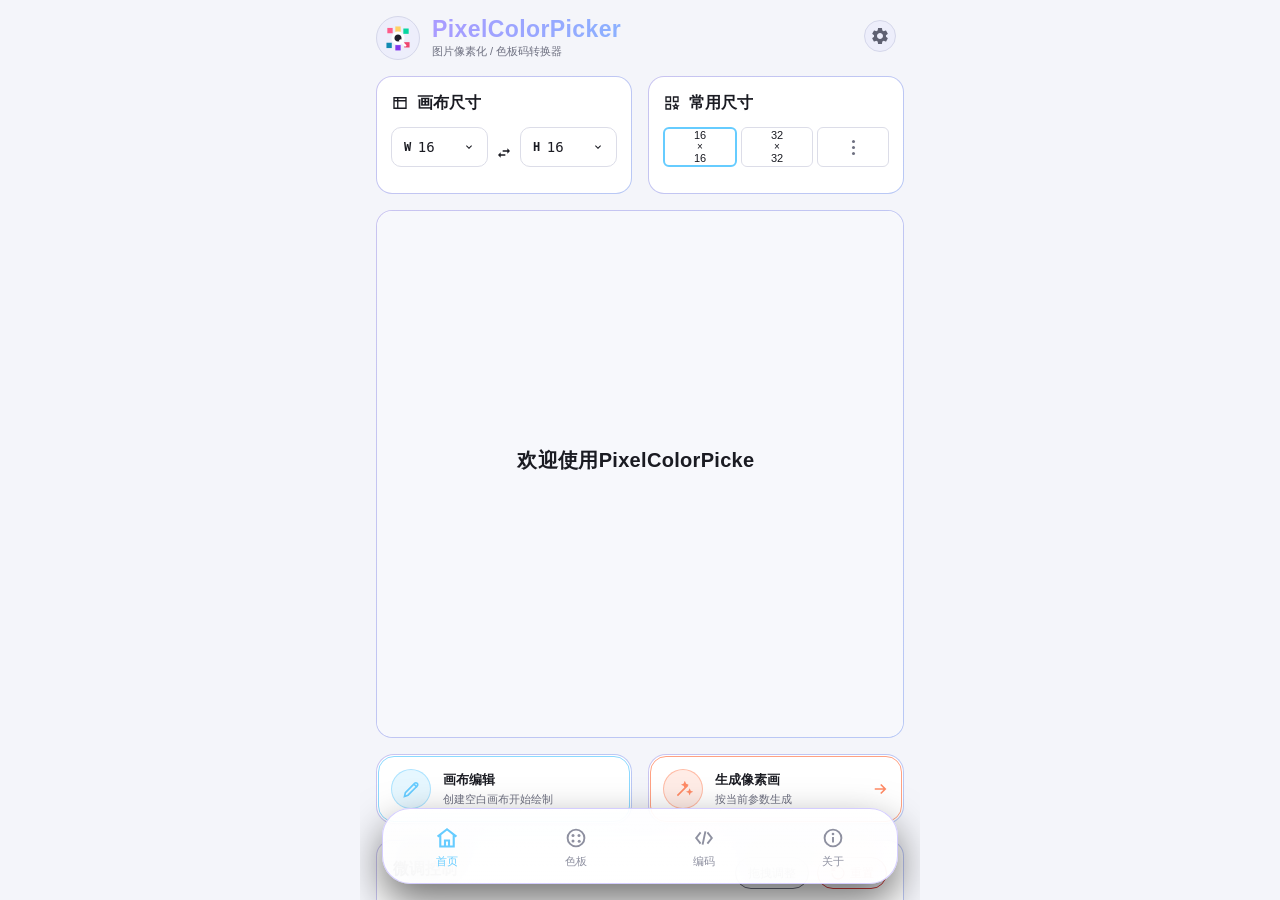
==== commit 32a51b88: "fix(web): 网格默认关、色板滚动、QuickBar、图标全套、编辑器布局 - 网格: gridEnabled 默认改 false - 色板: canvas-wrap 加 min-height:" ====
--- a/web/index.html
+++ b/web/index.html
@@ -291,6 +291,9 @@
         <button class="pcp-pal-search" id="palSearchBtn" hidden aria-label="search">
           <svg viewBox="0 0 24 24" fill="none" stroke="none"><path fill="currentColor" d="M15.5,14h-0.79l-0.28,-0.27C15.41,12.59 16,11.11 16,9.5 16,5.91 13.09,3 9.5,3S3,5.91 3,9.5 5.91,16 9.5,16c1.61,0 3.09,-0.59 4.23,-1.57l0.27,0.28v0.79l5,4.99L20.49,19l-4.99,-5zm-6,0C7.01,14 5,11.99 5,9.5S7.01,5 9.5,5 14,7.01 14,9.5 11.99,14 9.5,14z"/></svg>
         </button>
+        <button class="pcp-pal-search pcp-refresh" id="palRefreshBtn" hidden aria-label="refresh">
+          <svg viewBox="0 0 24 24" fill="none" stroke="currentColor" stroke-width="1.9"><path d="M17.65,6.35C16.2,4.9 14.21,4 12,4c-4.42,0 -7.99,3.58 -7.99,8s3.57,8 7.99,8c3.73,0 6.84,-2.55 7.73,-6h-2.08c-0.82,2.33 -3.04,4 -5.65,4 -3.31,0 -6,-2.69 -6,-6s2.69,-6 6,-6c1.66,0 3.14,0.69 4.22,1.78L13,11h7V4l-2.35,2.35z"/></svg>
+        </button>
       </div>
       <p class="pcp-page-hint" data-s="palette_hint"></p>
       <div class="pcp-empty" id="paletteEmpty">
@@ -317,7 +320,12 @@
   <!-- ==================== 编码 ==================== -->
   <div class="pcp-page" id="page-code">
     <div class="pcp-scroll" id="codeScroll">
-      <h2 class="pcp-page-title" data-s="code_title"></h2>
+      <div class="pcp-page-head">
+        <h2 class="pcp-page-title" data-s="code_title"></h2>
+        <button class="pcp-pal-search pcp-refresh" id="codeRefreshBtn" hidden aria-label="refresh">
+          <svg viewBox="0 0 24 24" fill="none" stroke="currentColor" stroke-width="1.9"><path d="M17.65,6.35C16.2,4.9 14.21,4 12,4c-4.42,0 -7.99,3.58 -7.99,8s3.57,8 7.99,8c3.73,0 6.84,-2.55 7.73,-6h-2.08c-0.82,2.33 -3.04,4 -5.65,4 -3.31,0 -6,-2.69 -6,-6s2.69,-6 6,-6c1.66,0 3.14,0.69 4.22,1.78L13,11h7V4l-2.35,2.35z"/></svg>
+        </button>
+      </div>
       <p class="pcp-page-hint" data-s="code_hint"></p>
       <div class="pcp-empty" id="codeEmpty">
         <svg viewBox="0 0 24 24" fill="none" stroke="currentColor" stroke-width="1.5">
@@ -344,7 +352,7 @@
     <button class="pcp-nav-item is-active" data-tab="home">
       <span class="pcp-nav-icon">
         <svg viewBox="0 0 24 24" fill="none" stroke="currentColor" stroke-width="1.9">
-          <path d="M3 10.5L12 3l9 7.5V20a1 1 0 01-1 1h-5v-6H9v6H4a1 1 0 01-1-1z"/>
+          <path d="M3.6,10.8 L12,4.2 L20.4,10.8 M6,9.6 L6,19.6 L18,19.6 L18,9.6 M10.2,19.6 L10.2,14.2 L13.8,14.2 L13.8,19.6"/>
         </svg>
       </span>
       <span class="pcp-nav-label" data-s="tab_home"></span>
@@ -352,11 +360,11 @@
     <button class="pcp-nav-item" data-tab="palette">
       <span class="pcp-nav-icon">
         <svg viewBox="0 0 24 24" fill="none" stroke="currentColor" stroke-width="1.9">
-          <circle cx="12" cy="12" r="9"/>
-          <circle cx="9" cy="9" r="1.2" fill="currentColor" stroke="none"/>
-          <circle cx="15" cy="9" r="1.2" fill="currentColor" stroke="none"/>
-          <circle cx="9" cy="15" r="1.2" fill="currentColor" stroke="none"/>
-          <circle cx="15" cy="15" r="1.2" fill="currentColor" stroke="none"/>
+          <circle cx="12" cy="12" r="8.4"/>
+          <circle cx="9" cy="9.4" r="1.5" fill="currentColor" stroke="none"/>
+          <circle cx="15" cy="9.4" r="1.5" fill="currentColor" stroke="none"/>
+          <circle cx="9" cy="15" r="1.5" fill="currentColor" stroke="none"/>
+          <circle cx="15.2" cy="15.2" r="1.5" fill="currentColor" stroke="none"/>
         </svg>
       </span>
       <span class="pcp-nav-label" data-s="tab_palette"></span>
@@ -364,7 +372,7 @@
     <button class="pcp-nav-item" data-tab="code">
       <span class="pcp-nav-icon">
         <svg viewBox="0 0 24 24" fill="none" stroke="currentColor" stroke-width="1.9">
-          <path d="M9 18l-6-6 6-6M15 6l6 6-6 6"/>
+          <path d="M8.6,6.4 L4.2,12 L8.6,17.6 M15.4,6.4 L19.8,12 L15.4,17.6 M13.4,5.4 L10.6,18.6"/>
         </svg>
       </span>
       <span class="pcp-nav-label" data-s="tab_code"></span>
@@ -372,7 +380,7 @@
     <button class="pcp-nav-item" data-tab="about">
       <span class="pcp-nav-icon">
         <svg viewBox="0 0 24 24" fill="none" stroke="currentColor" stroke-width="1.9">
-          <circle cx="12" cy="12" r="9"/><path d="M12 11v6M12 7.5v.6"/>
+          <circle cx="12" cy="12" r="8.4"/><path d="M12,11 L12,16.4"/><circle cx="12" cy="8" r="1.3" fill="currentColor" stroke="none"/>
         </svg>
       </span>
       <span class="pcp-nav-label" data-s="tab_about"></span>
--- a/web/css/pages.css
+++ b/web/css/pages.css
@@ -422,11 +422,14 @@
 
 /* ================= 编辑器 ================= */
 .pcp-editor-wrap {
-  flex: 1;
+  /* [对齐 App] 画布区固定高度，下方功能区独立滚动 */
+  flex: 0 0 auto;
+  height: 42vh;
+  min-height: 180px;
   display: grid;
   place-items: center;
   padding: 12px;
-  overflow: auto;
+  overflow: hidden;
   background: var(--pcp-BgCardSecondary);
   border-radius: 12px;
   margin: 0 16px;
@@ -1032,13 +1035,13 @@
 /* ================= 编码页：右侧快速定位滑块（同 QuickBar） ================= */
 #page-code .pcp-scroll { position: relative; }
 .pcp-quickbar {
-  position: absolute;
-  right: 2px;
-  top: 56px;
-  bottom: 112px;
+  position: fixed;
+  right: 4px;
+  top: 120px;
+  bottom: 150px;
   width: 20px;
   touch-action: none;
-  z-index: 5;
+  z-index: 60;
 }
 .pcp-quickbar[hidden] { display: none; }
 .pcp-qb-track {
@@ -1062,3 +1065,36 @@
   transition: width .15s;
 }
 .pcp-quickbar.is-pressed .pcp-qb-thumb { width: 9px; }
+
+/* 编辑器下方功能区：独立滚动 */
+.pcp-ed-body {
+  flex: 1;
+  min-height: 0;
+  overflow-y: auto;
+  overflow-x: hidden;
+  -webkit-overflow-scrolling: touch;
+  padding-bottom: 20px;
+}
+
+/* 色板 canvas 滚动容器必须有 min-height:0，否则被内容撑高后无法滚动 */
+.pcp-palette-canvas-wrap {
+  min-height: 0;
+}
+
+/* 关于页顶部品牌块（同 AboutScreen：渐变方块 + PC） */
+.pcp-about-pc {
+  display: grid;
+  place-items: center;
+  width: 80px;
+  height: 80px;
+  border-radius: 24px;
+  background: linear-gradient(135deg, #A99BFF, #66CCFF);
+  color: #1A1B22;
+  font-size: 32px;
+  font-weight: 900;
+  letter-spacing: 0;
+}
+
+#codeScroll::-webkit-scrollbar { width: 0; height: 0; }
+
+.pcp-pal-search.pcp-refresh { margin-left: 2px; }
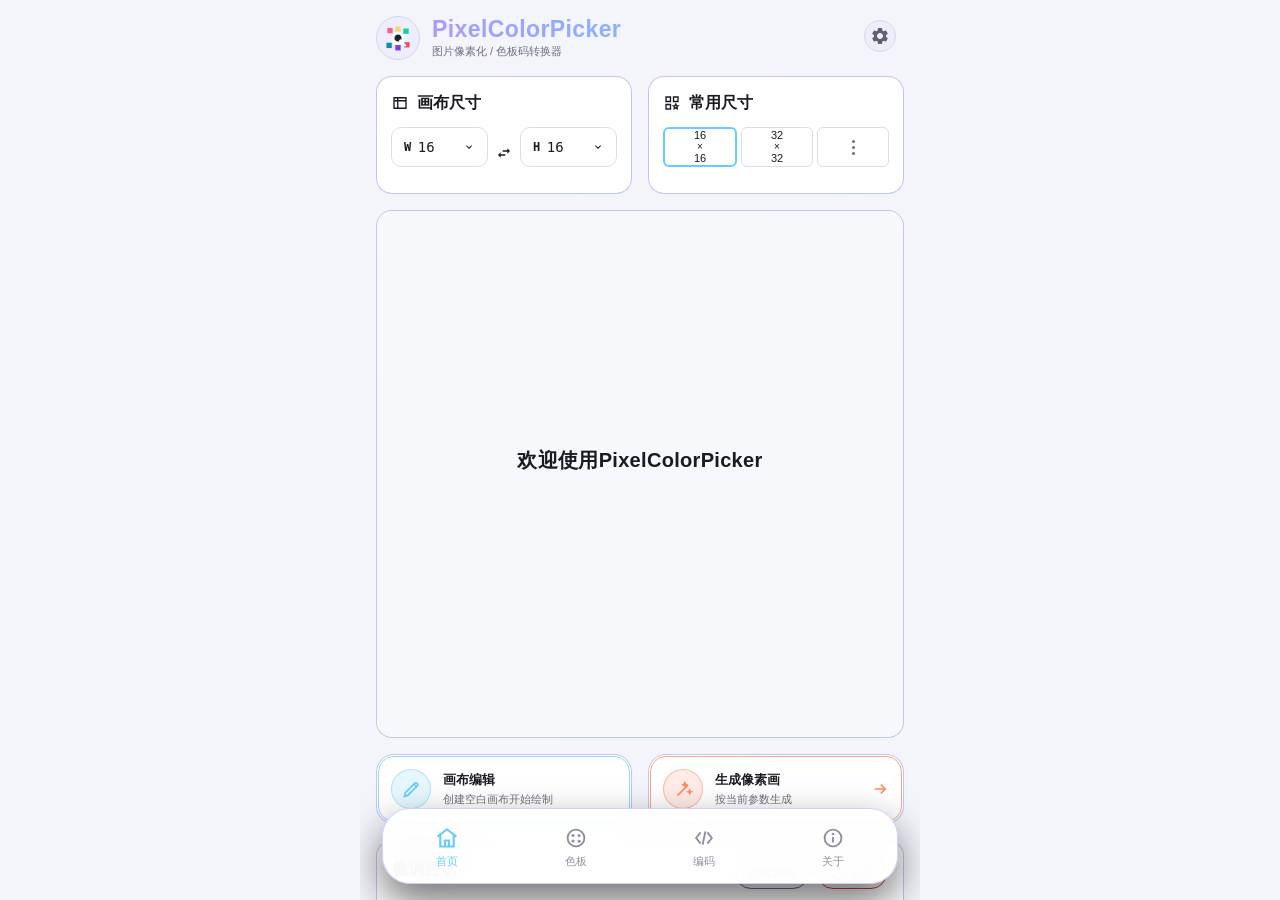
==== commit c1b5539f: "feat(web): C方案采样源改原图、色板照抄PaletteGrid、999不卡 - C: 采样源改为 originalBitmap + cropRect，拖拽可超出裁剪范围，缩放下限 0.5 -" ====
--- a/web/index.html
+++ b/web/index.html
@@ -305,12 +305,22 @@
         <div class="h" data-s="empty_hint"></div>
       </div>
       <div id="paletteBody" hidden>
-        <div class="pcp-palette-ruler-x" id="rulerX"></div>
-        <div class="pcp-palette-main">
-          <div class="pcp-palette-ruler-y" id="rulerY"></div>
-          <div class="pcp-palette-canvas-wrap">
+        <!-- 横向快速滑块（同 PaletteGrid 的 QuickBar） -->
+        <div class="pcp-pal-hbar" id="palHBar"><div class="pcp-qb-track"></div><div class="pcp-qb-thumb" id="palHThumb"></div></div>
+        <!-- X 标尺（左侧留 28px 给 Y 标尺） -->
+        <div class="pcp-pal-rx-row">
+          <div class="pcp-pal-rx-pad"></div>
+          <div class="pcp-pal-rx" id="rulerX"></div>
+          <div class="pcp-pal-rx-pad"></div>
+        </div>
+        <!-- 主体：Y 标尺 + 网格视口 + 纵向滑块 -->
+        <div class="pcp-pal-main">
+          <div class="pcp-pal-ry" id="rulerY"></div>
+          <div class="pcp-pal-view" id="palView">
             <canvas id="paletteCanvas"></canvas>
-          </div>
+            <div class="pcp-pal-spacer" id="palSpacer"></div>
+          </div>
+          <div class="pcp-pal-vbar" id="palVBar"><div class="pcp-qb-track"></div><div class="pcp-qb-thumb" id="palVThumb"></div></div>
         </div>
         <div class="pcp-palette-tip" id="paletteTip">&nbsp;</div>
       </div>
--- a/web/css/pages.css
+++ b/web/css/pages.css
@@ -1021,6 +1021,77 @@
   display: flex;
   flex-direction: column;
 }
+
+/* ===== 色板：双 QuickBar + 标尺 + 虚拟化视口（同 PaletteGrid） ===== */
+.pcp-pal-hbar {
+  height: 18px;
+  margin: 0 28px;
+  position: relative;
+  touch-action: none;
+  flex: 0 0 auto;
+}
+.pcp-pal-rx-row {
+  display: flex;
+  height: 22px;
+  flex: 0 0 auto;
+}
+.pcp-pal-rx-pad { width: 28px; flex: 0 0 28px; }
+.pcp-pal-rx {
+  flex: 1;
+  position: relative;
+  overflow: hidden;
+}
+.pcp-pal-rx span {
+  position: absolute;
+  top: 3px;
+  font-size: 9px;
+  color: var(--pcp-TextSecondary);
+  transform: translateX(-50%);
+  white-space: nowrap;
+}
+.pcp-pal-main {
+  flex: 1;
+  min-height: 0;
+  display: flex;
+}
+.pcp-pal-ry {
+  width: 28px;
+  flex: 0 0 28px;
+  position: relative;
+  overflow: hidden;
+}
+.pcp-pal-ry span {
+  position: absolute;
+  right: 4px;
+  font-size: 9px;
+  color: var(--pcp-TextSecondary);
+  transform: translateY(-50%);
+  white-space: nowrap;
+}
+.pcp-pal-view {
+  flex: 1;
+  min-width: 0;
+  position: relative;
+  overflow: auto;
+  -webkit-overflow-scrolling: touch;
+}
+.pcp-pal-view::-webkit-scrollbar { width: 0; height: 0; }
+#paletteCanvas {
+  position: sticky;
+  top: 0;
+  left: 0;
+  display: block;
+  pointer-events: none;
+  z-index: 2;
+}
+.pcp-pal-spacer { width: 1px; height: 1px; }
+.pcp-pal-vbar {
+  width: 20px;
+  flex: 0 0 20px;
+  position: relative;
+  touch-action: none;
+}
+
 #paletteBody[hidden] { display: none; }
 #page-palette .pcp-palette-main {
   flex: 1;
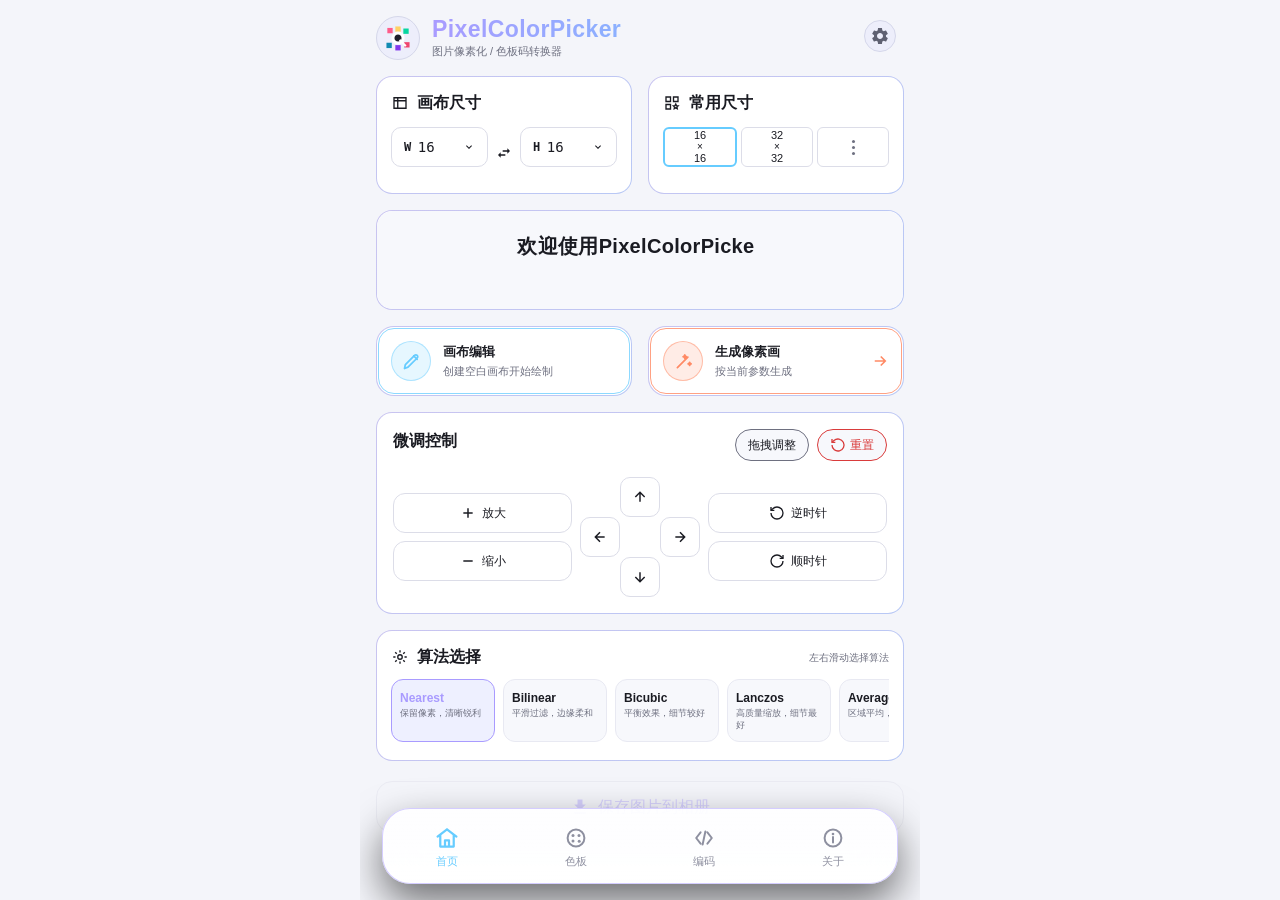
==== commit faa271ee: "fix(web): 预览变形、缩放到整张原图、999卡死、导航图标描边 - 预览: 去掉固定 aspect-ratio 1/1，改用 JS 设 height=w*(canvasH/canvasW) c" ====
--- a/web/index.html
+++ b/web/index.html
@@ -139,7 +139,7 @@
           <div class="inner">
             <button class="pcp-duo-card pcp-duo-blue" id="newCanvasBtn">
               <span class="ico">
-                <svg viewBox="0 0 24 24" fill="none" stroke="currentColor" stroke-width="1.9">
+                <svg viewBox="0 0 24 24" fill="none" stroke="currentColor" stroke-width="2" stroke-linecap="round" stroke-linejoin="round">
                   <path d="M14.5,5.5l4,4M4,20l1,-4.5L15.5,5a2.12,2.12 0 0 1 3,3L8,18.5 4,20z"/>
                 </svg>
               </span>
@@ -155,7 +155,7 @@
           <div class="inner">
             <button class="pcp-duo-card pcp-duo-generate pcp-duo-orange" id="generateBtn">
               <span class="ico">
-                <svg viewBox="0 0 24 24" fill="none" stroke="currentColor" stroke-width="1.9">
+                <svg viewBox="0 0 24 24" fill="none" stroke="currentColor" stroke-width="2" stroke-linecap="round" stroke-linejoin="round">
                   <path d="M5,19L15,9M15,9l2,-2M13.5,4.5l0.6,1.4 1.4,0.6 -1.4,0.6 -0.6,1.4 -0.6,-1.4 -1.4,-0.6 1.4,-0.6zM19,13l0.5,1.2 1.2,0.5 -1.2,0.5 -0.5,1.2 -0.5,-1.2 -1.2,-0.5 1.2,-0.5z"/>
                 </svg>
               </span>
@@ -292,7 +292,7 @@
           <svg viewBox="0 0 24 24" fill="none" stroke="none"><path fill="currentColor" d="M15.5,14h-0.79l-0.28,-0.27C15.41,12.59 16,11.11 16,9.5 16,5.91 13.09,3 9.5,3S3,5.91 3,9.5 5.91,16 9.5,16c1.61,0 3.09,-0.59 4.23,-1.57l0.27,0.28v0.79l5,4.99L20.49,19l-4.99,-5zm-6,0C7.01,14 5,11.99 5,9.5S7.01,5 9.5,5 14,7.01 14,9.5 11.99,14 9.5,14z"/></svg>
         </button>
         <button class="pcp-pal-search pcp-refresh" id="palRefreshBtn" hidden aria-label="refresh">
-          <svg viewBox="0 0 24 24" fill="none" stroke="currentColor" stroke-width="1.9"><path d="M17.65,6.35C16.2,4.9 14.21,4 12,4c-4.42,0 -7.99,3.58 -7.99,8s3.57,8 7.99,8c3.73,0 6.84,-2.55 7.73,-6h-2.08c-0.82,2.33 -3.04,4 -5.65,4 -3.31,0 -6,-2.69 -6,-6s2.69,-6 6,-6c1.66,0 3.14,0.69 4.22,1.78L13,11h7V4l-2.35,2.35z"/></svg>
+          <svg viewBox="0 0 24 24" fill="none" stroke="currentColor" stroke-width="2" stroke-linecap="round" stroke-linejoin="round"><path d="M17.65,6.35C16.2,4.9 14.21,4 12,4c-4.42,0 -7.99,3.58 -7.99,8s3.57,8 7.99,8c3.73,0 6.84,-2.55 7.73,-6h-2.08c-0.82,2.33 -3.04,4 -5.65,4 -3.31,0 -6,-2.69 -6,-6s2.69,-6 6,-6c1.66,0 3.14,0.69 4.22,1.78L13,11h7V4l-2.35,2.35z"/></svg>
         </button>
       </div>
       <p class="pcp-page-hint" data-s="palette_hint"></p>
@@ -333,7 +333,7 @@
       <div class="pcp-page-head">
         <h2 class="pcp-page-title" data-s="code_title"></h2>
         <button class="pcp-pal-search pcp-refresh" id="codeRefreshBtn" hidden aria-label="refresh">
-          <svg viewBox="0 0 24 24" fill="none" stroke="currentColor" stroke-width="1.9"><path d="M17.65,6.35C16.2,4.9 14.21,4 12,4c-4.42,0 -7.99,3.58 -7.99,8s3.57,8 7.99,8c3.73,0 6.84,-2.55 7.73,-6h-2.08c-0.82,2.33 -3.04,4 -5.65,4 -3.31,0 -6,-2.69 -6,-6s2.69,-6 6,-6c1.66,0 3.14,0.69 4.22,1.78L13,11h7V4l-2.35,2.35z"/></svg>
+          <svg viewBox="0 0 24 24" fill="none" stroke="currentColor" stroke-width="2" stroke-linecap="round" stroke-linejoin="round"><path d="M17.65,6.35C16.2,4.9 14.21,4 12,4c-4.42,0 -7.99,3.58 -7.99,8s3.57,8 7.99,8c3.73,0 6.84,-2.55 7.73,-6h-2.08c-0.82,2.33 -3.04,4 -5.65,4 -3.31,0 -6,-2.69 -6,-6s2.69,-6 6,-6c1.66,0 3.14,0.69 4.22,1.78L13,11h7V4l-2.35,2.35z"/></svg>
         </button>
       </div>
       <p class="pcp-page-hint" data-s="code_hint"></p>
@@ -361,7 +361,7 @@
   <nav class="pcp-bottom-nav" id="bottomNav">
     <button class="pcp-nav-item is-active" data-tab="home">
       <span class="pcp-nav-icon">
-        <svg viewBox="0 0 24 24" fill="none" stroke="currentColor" stroke-width="1.9">
+        <svg viewBox="0 0 24 24" fill="none" stroke="currentColor" stroke-width="2" stroke-linecap="round" stroke-linejoin="round">
           <path d="M3.6,10.8 L12,4.2 L20.4,10.8 M6,9.6 L6,19.6 L18,19.6 L18,9.6 M10.2,19.6 L10.2,14.2 L13.8,14.2 L13.8,19.6"/>
         </svg>
       </span>
@@ -369,8 +369,8 @@
     </button>
     <button class="pcp-nav-item" data-tab="palette">
       <span class="pcp-nav-icon">
-        <svg viewBox="0 0 24 24" fill="none" stroke="currentColor" stroke-width="1.9">
-          <circle cx="12" cy="12" r="8.4"/>
+        <svg viewBox="0 0 24 24" fill="none" stroke="currentColor" stroke-width="2" stroke-linecap="round" stroke-linejoin="round">
+          <path d="M20.4,12 A8.4,8.4 0 1 1 3.6,12 A8.4,8.4 0 1 1 20.4,12 Z"/>
           <circle cx="9" cy="9.4" r="1.5" fill="currentColor" stroke="none"/>
           <circle cx="15" cy="9.4" r="1.5" fill="currentColor" stroke="none"/>
           <circle cx="9" cy="15" r="1.5" fill="currentColor" stroke="none"/>
@@ -381,7 +381,7 @@
     </button>
     <button class="pcp-nav-item" data-tab="code">
       <span class="pcp-nav-icon">
-        <svg viewBox="0 0 24 24" fill="none" stroke="currentColor" stroke-width="1.9">
+        <svg viewBox="0 0 24 24" fill="none" stroke="currentColor" stroke-width="2" stroke-linecap="round" stroke-linejoin="round">
           <path d="M8.6,6.4 L4.2,12 L8.6,17.6 M15.4,6.4 L19.8,12 L15.4,17.6 M13.4,5.4 L10.6,18.6"/>
         </svg>
       </span>
@@ -389,8 +389,8 @@
     </button>
     <button class="pcp-nav-item" data-tab="about">
       <span class="pcp-nav-icon">
-        <svg viewBox="0 0 24 24" fill="none" stroke="currentColor" stroke-width="1.9">
-          <circle cx="12" cy="12" r="8.4"/><path d="M12,11 L12,16.4"/><circle cx="12" cy="8" r="1.3" fill="currentColor" stroke="none"/>
+        <svg viewBox="0 0 24 24" fill="none" stroke="currentColor" stroke-width="2" stroke-linecap="round" stroke-linejoin="round">
+          <path d="M20.4,12 A8.4,8.4 0 1 1 3.6,12 A8.4,8.4 0 1 1 20.4,12 Z"/><path d="M12,11 L12,16.4"/><circle cx="12" cy="8" r="1.3" fill="currentColor" stroke="none"/>
         </svg>
       </span>
       <span class="pcp-nav-label" data-s="tab_about"></span>
--- a/web/css/home.css
+++ b/web/css/home.css
@@ -232,11 +232,9 @@
 
 /* ---------- 3. 展示框 ---------- */
 .pcp-display-box {
-
   position: relative;
   border-radius: 16px;
   overflow: hidden;
-  aspect-ratio: 1 / 1;
   display: grid;
   place-items: center;
   background: var(--pcp-BgCardSecondary);
@@ -784,4 +782,10 @@
   border: 1px solid var(--pcp-InputBorder);
   image-rendering: pixelated;
   background: var(--pcp-BgCardSecondary);
-}+}
+/* [对齐 App] 展示框 canvas 由 JS 按 contentRect 绘制，不做 CSS 拉伸 */
+#previewCanvas {
+  display: block;
+  image-rendering: pixelated;
+  border-radius: 12px;
+}
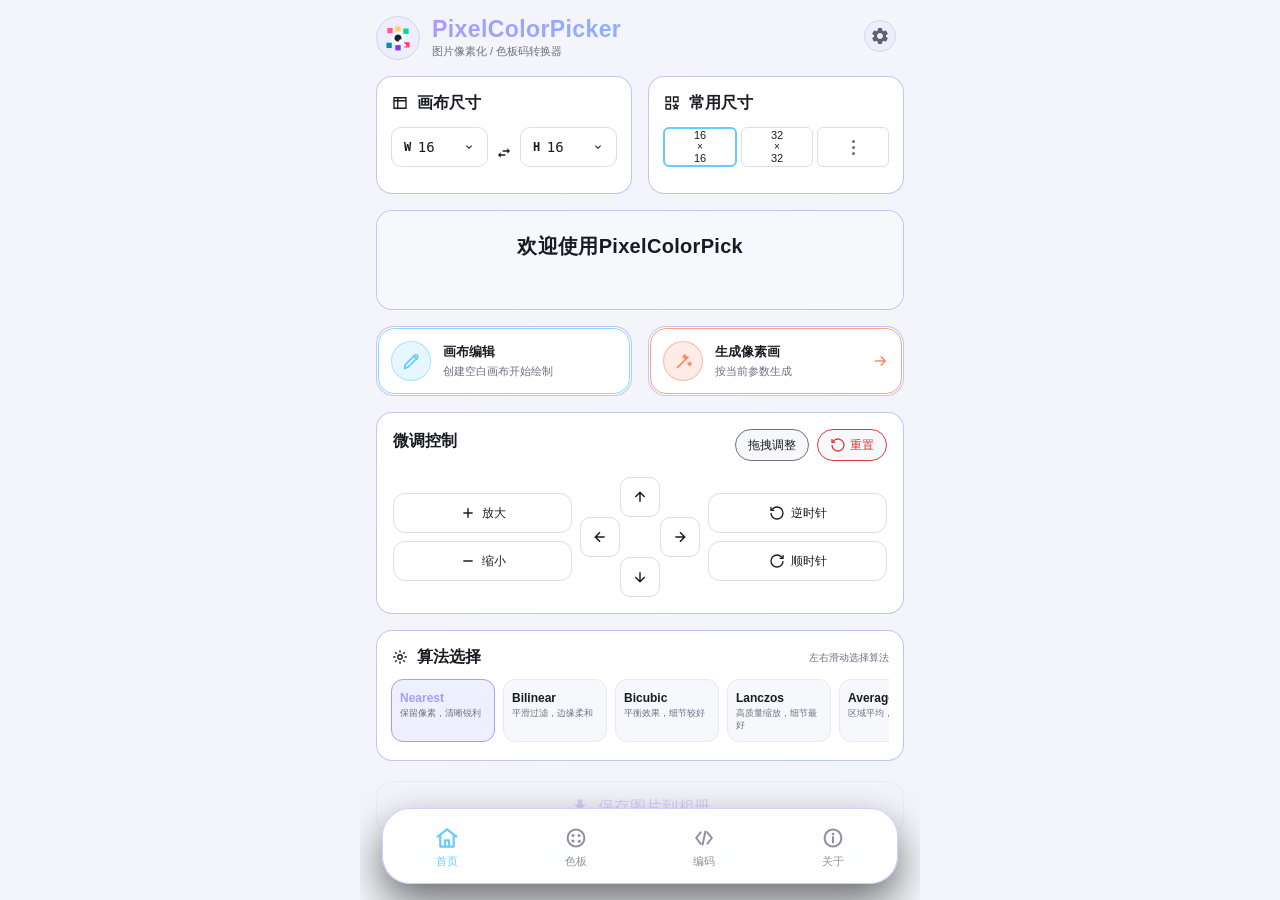
==== commit 90f55bc1: "fix(web): 变形根因(分轴scale)、拖拽边界、网格对齐、尺寸持久化、色板结构 - 变形: pixelate 支持分轴 scaleX/scaleY；effectiveSource 返回 sc" ====
--- a/web/index.html
+++ b/web/index.html
@@ -316,9 +316,11 @@
         <!-- 主体：Y 标尺 + 网格视口 + 纵向滑块 -->
         <div class="pcp-pal-main">
           <div class="pcp-pal-ry" id="rulerY"></div>
-          <div class="pcp-pal-view" id="palView">
+          <div class="pcp-pal-viewwrap">
             <canvas id="paletteCanvas"></canvas>
-            <div class="pcp-pal-spacer" id="palSpacer"></div>
+            <div class="pcp-pal-view" id="palView">
+              <div class="pcp-pal-spacer" id="palSpacer"></div>
+            </div>
           </div>
           <div class="pcp-pal-vbar" id="palVBar"><div class="pcp-qb-track"></div><div class="pcp-qb-thumb" id="palVThumb"></div></div>
         </div>
--- a/web/css/pages.css
+++ b/web/css/pages.css
@@ -1025,17 +1025,40 @@
 /* ===== 色板：双 QuickBar + 标尺 + 虚拟化视口（同 PaletteGrid） ===== */
 .pcp-pal-hbar {
   height: 18px;
-  margin: 0 28px;
+  margin: 0 30px;
   position: relative;
   touch-action: none;
   flex: 0 0 auto;
 }
+/* 色板/编码滑块：轨道 4px、thumb 6px（同 QuickBar 的 trackW*1.5） */
+.pcp-pal-hbar .pcp-qb-track {
+  position: absolute; left: 0; right: 0; top: 50%;
+  transform: translateY(-50%); height: 4px; border-radius: 2px;
+  background: rgba(128,128,128,0.30);
+}
+.pcp-pal-hbar .pcp-qb-thumb {
+  position: absolute; top: 50%; height: 6px; border-radius: 3px;
+  transform: translateY(-50%); background: rgba(160,165,180,0.85);
+  transition: height .15s;
+}
+.pcp-pal-hbar.is-pressed .pcp-qb-thumb { height: 9px; }
+.pcp-pal-vbar .pcp-qb-track {
+  position: absolute; top: 0; bottom: 0; left: 50%;
+  transform: translateX(-50%); width: 4px; border-radius: 2px;
+  background: rgba(128,128,128,0.30);
+}
+.pcp-pal-vbar .pcp-qb-thumb {
+  position: absolute; left: 50%; width: 6px; border-radius: 3px;
+  transform: translateX(-50%); background: rgba(160,165,180,0.85);
+  transition: width .15s;
+}
+.pcp-pal-vbar.is-pressed .pcp-qb-thumb { width: 9px; }
 .pcp-pal-rx-row {
   display: flex;
   height: 22px;
   flex: 0 0 auto;
 }
-.pcp-pal-rx-pad { width: 28px; flex: 0 0 28px; }
+.pcp-pal-rx-pad { width: 30px; flex: 0 0 30px; }
 .pcp-pal-rx {
   flex: 1;
   position: relative;
@@ -1043,11 +1066,12 @@
 }
 .pcp-pal-rx span {
   position: absolute;
-  top: 3px;
-  font-size: 9px;
+  top: 4px;
+  font-size: 8px;
   color: var(--pcp-TextSecondary);
   transform: translateX(-50%);
   white-space: nowrap;
+  font-family: ui-monospace, Menlo, Consolas, monospace;
 }
 .pcp-pal-main {
   flex: 1;
@@ -1055,35 +1079,44 @@
   display: flex;
 }
 .pcp-pal-ry {
-  width: 28px;
-  flex: 0 0 28px;
+  width: 30px;
+  flex: 0 0 30px;
   position: relative;
   overflow: hidden;
 }
 .pcp-pal-ry span {
   position: absolute;
-  right: 4px;
-  font-size: 9px;
+  right: 3px;
+  font-size: 8px;
   color: var(--pcp-TextSecondary);
   transform: translateY(-50%);
   white-space: nowrap;
-}
-.pcp-pal-view {
+  font-family: ui-monospace, Menlo, Consolas, monospace;
+}
+/* 视口包装：canvas 画可视区，滚动容器叠在上面负责滚动/点击 */
+.pcp-pal-viewwrap {
   flex: 1;
   min-width: 0;
   position: relative;
-  overflow: auto;
-  -webkit-overflow-scrolling: touch;
-}
-.pcp-pal-view::-webkit-scrollbar { width: 0; height: 0; }
+  overflow: hidden;
+}
 #paletteCanvas {
-  position: sticky;
+  position: absolute;
   top: 0;
   left: 0;
   display: block;
   pointer-events: none;
+  z-index: 1;
+}
+.pcp-pal-view {
+  position: absolute;
+  inset: 0;
+  overflow: auto;
+  -webkit-overflow-scrolling: touch;
   z-index: 2;
-}
+  background: transparent;
+}
+.pcp-pal-view::-webkit-scrollbar { width: 0; height: 0; }
 .pcp-pal-spacer { width: 1px; height: 1px; }
 .pcp-pal-vbar {
   width: 20px;
@@ -1108,12 +1141,21 @@
 .pcp-quickbar {
   position: fixed;
   right: 4px;
-  top: 120px;
-  bottom: 150px;
+  top: 128px;
+  bottom: 148px;
   width: 20px;
   touch-action: none;
   z-index: 60;
 }
+/* 编码页滑块：轨道 4px、thumb 6px（同 QuickBar） */
+.pcp-quickbar .pcp-qb-track {
+  width: 4px; border-radius: 2px; background: rgba(128,128,128,0.30);
+}
+.pcp-quickbar .pcp-qb-thumb {
+  width: 6px; min-height: 8px; border-radius: 3px;
+  background: rgba(160,165,180,0.85); transition: width .15s;
+}
+.pcp-quickbar.is-pressed .pcp-qb-thumb { width: 9px; }
 .pcp-quickbar[hidden] { display: none; }
 .pcp-qb-track {
   position: absolute;
@@ -1169,3 +1211,49 @@
 #codeScroll::-webkit-scrollbar { width: 0; height: 0; }
 
 .pcp-pal-search.pcp-refresh { margin-left: 2px; }
+
+/* ===== 编辑器：极端比例导航滑块（同 EditorScreen 的 3 个 Slider） ===== */
+.pcp-ed-nav {
+  padding: 6px 20px 0;
+  flex: 0 0 auto;
+}
+.pcp-ed-nav[hidden] { display: none; }
+.pcp-ed-slider-row {
+  display: flex;
+  align-items: center;
+  gap: 8px;
+  height: 30px;
+}
+.pcp-ed-slider-row .lb {
+  width: 60px;
+  flex: 0 0 60px;
+  font-size: 11px;
+  color: var(--pcp-TextSecondary);
+}
+.pcp-ed-slider-row .val {
+  width: 48px;
+  flex: 0 0 48px;
+  font-size: 11px;
+  color: var(--pcp-TextSecondary);
+  text-align: right;
+  font-family: ui-monospace, monospace;
+}
+.pcp-ed-range {
+  flex: 1;
+  min-width: 0;
+  -webkit-appearance: none;
+  appearance: none;
+  height: 4px;
+  border-radius: 2px;
+  background: rgba(128,128,128,0.30);
+  outline: none;
+}
+.pcp-ed-range::-webkit-slider-thumb {
+  -webkit-appearance: none;
+  appearance: none;
+  width: 16px;
+  height: 16px;
+  border-radius: 50%;
+  background: var(--pcp-Primary);
+  border: none;
+}
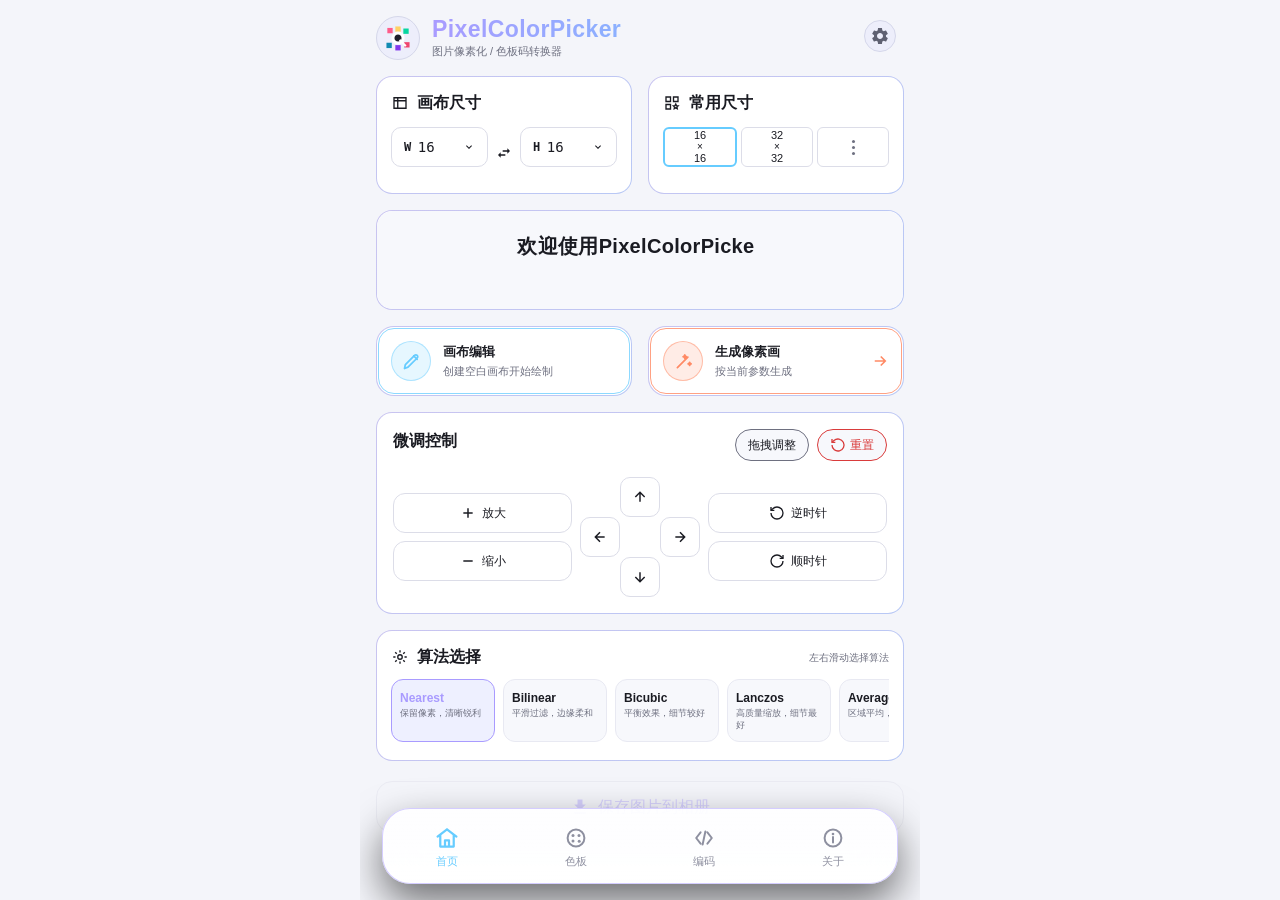
==== commit be8afdb4: "fix(web): 8项修复 - 尺寸比例检查/旋转变形/拖拽同步/滑块/断触/资源版本号 1. 导航图标: 资源 URL 加 ?v= 时间戳，强制绕过浏览器缓存（线上 HTML 已确认是新图标） 2" ====
--- a/web/index.html
+++ b/web/index.html
@@ -5,9 +5,9 @@
 <meta name="viewport" content="width=device-width, initial-scale=1, viewport-fit=cover, maximum-scale=1">
 <meta name="theme-color" content="#08090F">
 <title>PixelColorPicker</title>
-<link rel="stylesheet" href="css/base.css">
-<link rel="stylesheet" href="css/home.css">
-<link rel="stylesheet" href="css/pages.css">
+<link rel="stylesheet" href="css/base.css?v=1794713330">
+<link rel="stylesheet" href="css/home.css?v=1794713330">
+<link rel="stylesheet" href="css/pages.css?v=1794713330">
 </head>
 <body>
 
@@ -410,9 +410,9 @@
 
 <input type="file" id="fileInput" accept="image/*" hidden>
 
-<script src="js/i18n_data.js"></script>
-<script src="js/codec.js"></script>
-<script src="js/pixelator.js"></script>
-<script src="js/app.js"></script>
+<script src="js/i18n_data.js?v=1794713330"></script>
+<script src="js/codec.js?v=1794713330"></script>
+<script src="js/pixelator.js?v=1794713330"></script>
+<script src="js/app.js?v=1794713330"></script>
 </body>
 </html>
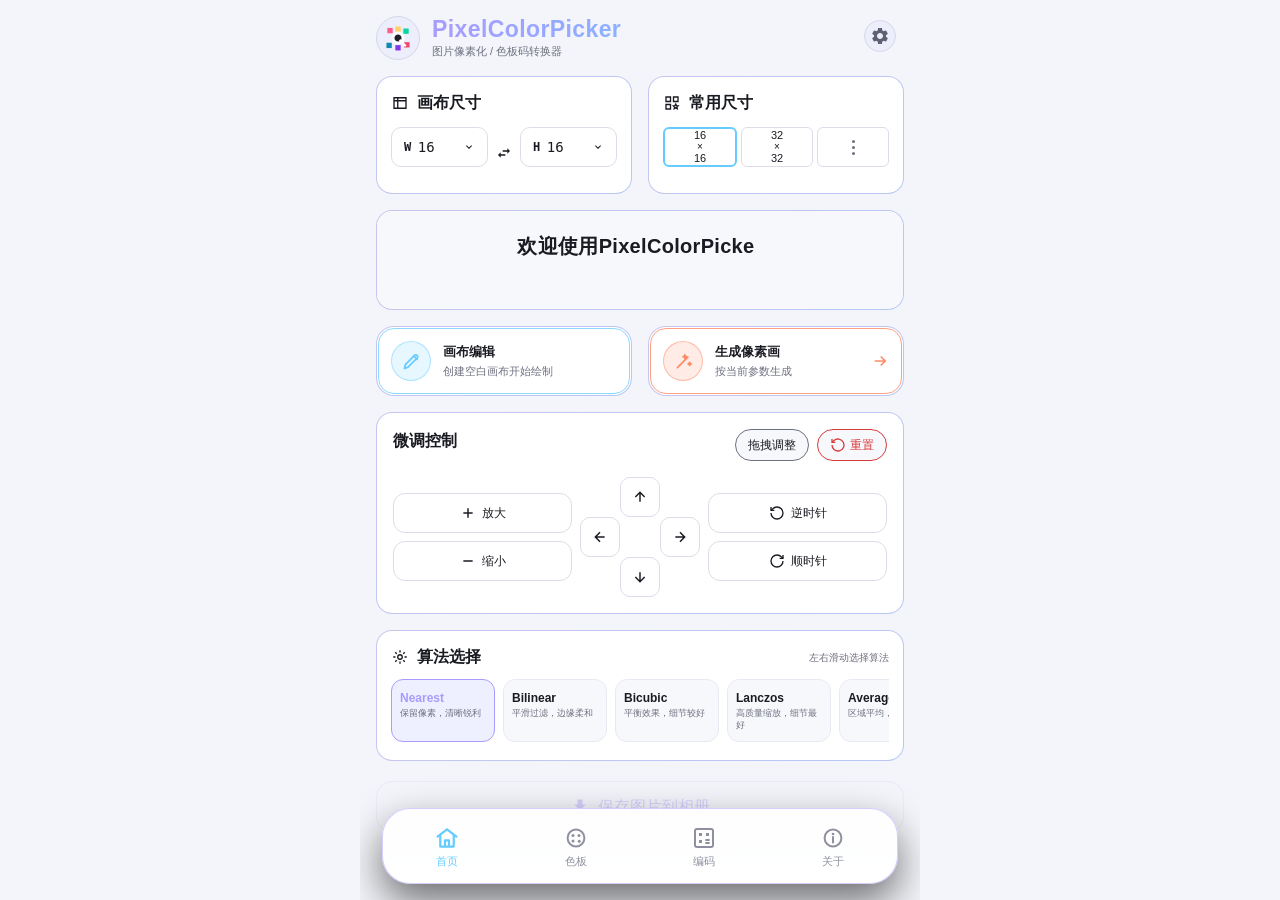
==== commit 5ce8a716: "fix(web): 像素化引擎严格按 Pixelator.kt 重写 - 全 float 精度运算，与 JVM bytecode 逐位对齐（cubicWeight 左结合求值） - previewSi" ====
--- a/web/index.html
+++ b/web/index.html
@@ -5,9 +5,9 @@
 <meta name="viewport" content="width=device-width, initial-scale=1, viewport-fit=cover, maximum-scale=1">
 <meta name="theme-color" content="#08090F">
 <title>PixelColorPicker</title>
-<link rel="stylesheet" href="css/base.css?v=1794713330">
-<link rel="stylesheet" href="css/home.css?v=1794713330">
-<link rel="stylesheet" href="css/pages.css?v=1794713330">
+<link rel="stylesheet" href="css/base.css?v=1794752818">
+<link rel="stylesheet" href="css/home.css?v=1794752818">
+<link rel="stylesheet" href="css/pages.css?v=1794752818">
 </head>
 <body>
 
@@ -383,8 +383,10 @@
     </button>
     <button class="pcp-nav-item" data-tab="code">
       <span class="pcp-nav-icon">
-        <svg viewBox="0 0 24 24" fill="none" stroke="currentColor" stroke-width="2" stroke-linecap="round" stroke-linejoin="round">
-          <path d="M8.6,6.4 L4.2,12 L8.6,17.6 M15.4,6.4 L19.8,12 L15.4,17.6 M13.4,5.4 L10.6,18.6"/>
+        <svg viewBox="0 0 24 24" fill="none">
+          <path d="M5,3 H19 Q21,3 21,5 V19 Q21,21 19,21 H5 Q3,21 3,19 V5 Q3,3 5,3 Z" fill="none" stroke="currentColor" stroke-width="2"/>
+          <path d="M7,7 h3 v3 h-3 z M14,7 h3 v3 h-3 z M7,14 h3 v3 h-3 z" fill="currentColor" stroke="none"/>
+          <path d="M14,14 L17,14 M14,17 L17,17" stroke="currentColor" stroke-width="1.8" stroke-linecap="round"/>
         </svg>
       </span>
       <span class="pcp-nav-label" data-s="tab_code"></span>
@@ -410,9 +412,9 @@
 
 <input type="file" id="fileInput" accept="image/*" hidden>
 
-<script src="js/i18n_data.js?v=1794713330"></script>
-<script src="js/codec.js?v=1794713330"></script>
-<script src="js/pixelator.js?v=1794713330"></script>
-<script src="js/app.js?v=1794713330"></script>
+<script src="js/i18n_data.js?v=1794752818"></script>
+<script src="js/codec.js?v=1794752818"></script>
+<script src="js/pixelator.js?v=1794752818"></script>
+<script src="js/app.js?v=1794752818"></script>
 </body>
 </html>
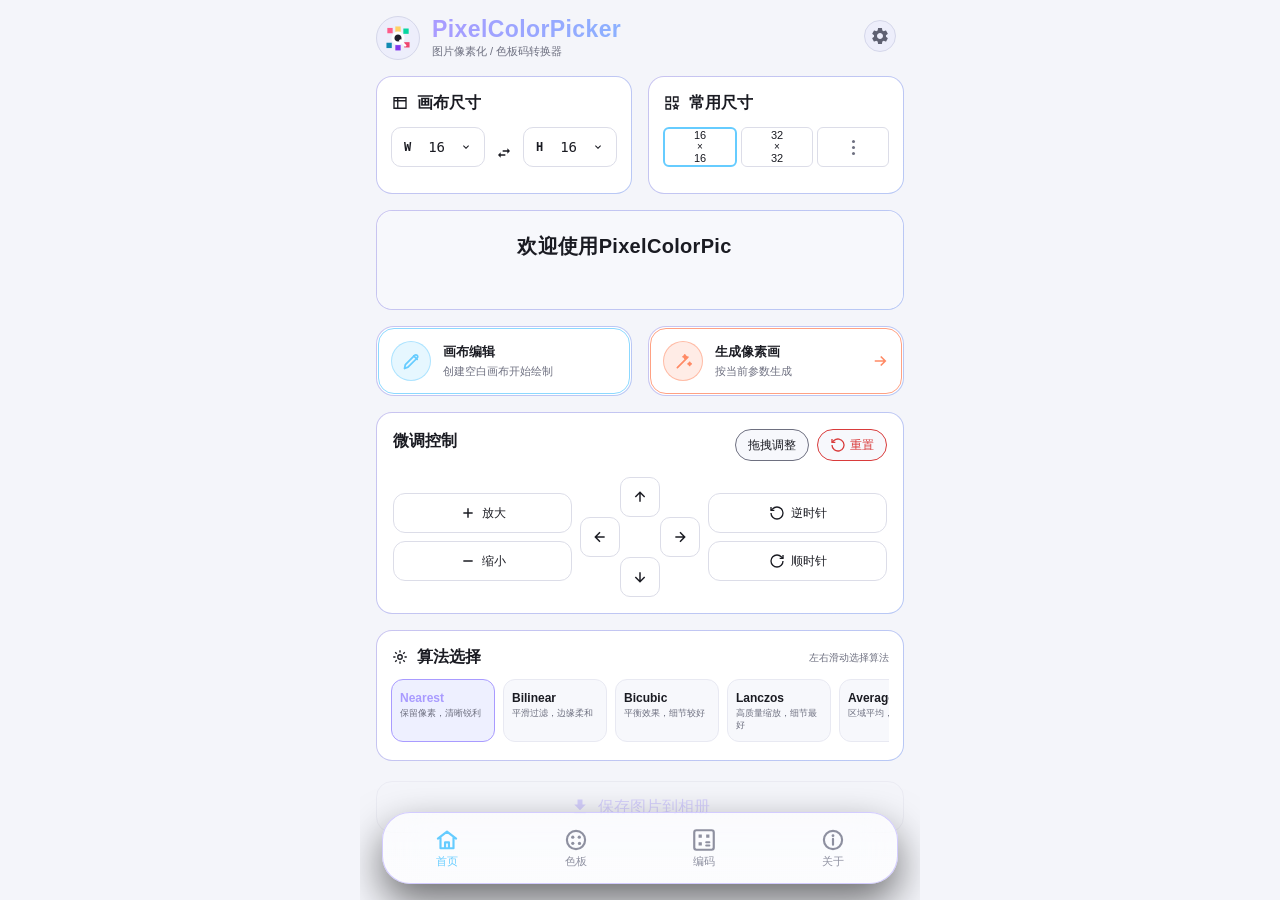
==== commit 3ec3a4d8: "fix(web): 像素化引擎严格按 Pixelator.kt 重写 - 全 float 精度运算，与 JVM bytecode 逐位对齐（cubicWeight 左结合求值） - previewSi" ====
--- a/web/index.html
+++ b/web/index.html
@@ -5,9 +5,9 @@
 <meta name="viewport" content="width=device-width, initial-scale=1, viewport-fit=cover, maximum-scale=1">
 <meta name="theme-color" content="#08090F">
 <title>PixelColorPicker</title>
-<link rel="stylesheet" href="css/base.css?v=1794752818">
-<link rel="stylesheet" href="css/home.css?v=1794752818">
-<link rel="stylesheet" href="css/pages.css?v=1794752818">
+<link rel="stylesheet" href="css/base.css?v=1794758840">
+<link rel="stylesheet" href="css/home.css?v=1794758840">
+<link rel="stylesheet" href="css/pages.css?v=1794758840">
 </head>
 <body>
 
@@ -412,9 +412,9 @@
 
 <input type="file" id="fileInput" accept="image/*" hidden>
 
-<script src="js/i18n_data.js?v=1794752818"></script>
-<script src="js/codec.js?v=1794752818"></script>
-<script src="js/pixelator.js?v=1794752818"></script>
-<script src="js/app.js?v=1794752818"></script>
+<script src="js/i18n_data.js?v=1794758840"></script>
+<script src="js/codec.js?v=1794758840"></script>
+<script src="js/pixelator.js?v=1794758840"></script>
+<script src="js/app.js?v=1794758840"></script>
 </body>
 </html>
--- a/web/css/base.css
+++ b/web/css/base.css
@@ -172,11 +172,12 @@
   justify-content: space-evenly;
   padding: 8px 0;
   border-radius: 28px;
+  /* [对齐 App] 半透明毛玻璃：底色透明度调低，让下层内容透出来 */
   background: linear-gradient(180deg,
-    color-mix(in srgb, var(--pcp-BgCardPrimary) 86%, transparent),
-    color-mix(in srgb, var(--pcp-BgCardPrimary) 94%, transparent));
-  backdrop-filter: blur(20px);
-  -webkit-backdrop-filter: blur(20px);
+    color-mix(in srgb, var(--pcp-BgCardPrimary) 58%, transparent),
+    color-mix(in srgb, var(--pcp-BgCardPrimary) 72%, transparent));
+  backdrop-filter: blur(24px) saturate(140%);
+  -webkit-backdrop-filter: blur(24px) saturate(140%);
   box-shadow: 0 18px 40px rgba(0, 0, 0, 0.55);
   border: 1px solid color-mix(in srgb, var(--pcp-Primary) 50%, transparent);
   z-index: 100;
@@ -199,11 +200,18 @@
 }
 
 .pcp-nav-item .pcp-nav-icon {
-  width: 30px;
-  height: 30px;
+  /* [对齐 App] 四个图标统一容器尺寸，避免编码图标显大/显小 */
+  width: 26px;
+  height: 26px;
   display: grid;
   place-items: center;
   transition: transform 0.22s var(--pcp-decelerate);
+}
+/* 内部 svg 统一按容器缩放，不随各自 viewBox 变化 */
+.pcp-nav-item .pcp-nav-icon > svg {
+  width: 100%;
+  height: 100%;
+  display: block;
 }
 
 .pcp-nav-item .pcp-nav-label {
@@ -216,8 +224,9 @@
   color: var(--pcp-NavSelected);
 }
 
+/* [对齐 App] 选中时不再放大（避免「编码大一点」的错觉），只改颜色 */
 .pcp-nav-item.is-active .pcp-nav-icon {
-  transform: scale(1.12);
+  transform: none;
 }
 
 .pcp-nav-item svg {
--- a/web/css/home.css
+++ b/web/css/home.css
@@ -123,7 +123,11 @@
   border: 1px solid var(--pcp-InputBorder);
   display: flex;
   align-items: center;
-  padding: 0 6px;
+  /* [对齐 App] W/H + 数字 + ▾ 全部在框内，右内边距留出箭头空间 */
+  padding: 0 2px 0 8px;
+  gap: 0;
+  box-sizing: border-box;
+  overflow: hidden;
   cursor: pointer;
 }
 
@@ -131,33 +135,40 @@
   font-size: 12px;
   font-weight: 700;
   color: var(--pcp-TextPrimary);
-  flex-shrink: 0;
+  flex: 0 0 auto;
+  margin-right: 2px;
 }
 
 .pcp-size-input .val {
   font-size: 14px;
   font-weight: 500;
   color: var(--pcp-TextPrimary);
-  width: 30px;
+  /* [对齐 App] 数字区收窄，给箭头留出位置 */
+  min-width: 18px;
   text-align: center;
   font-variant-numeric: tabular-nums;
-  flex-shrink: 0;
+  flex: 1 1 auto;
+  overflow: hidden;
 }
 
 .pcp-size-input svg {
   width: 12px;
   height: 12px;
-  color: var(--pcp-TextPrimary);
-  margin-left: auto;
-  flex-shrink: 0;
+  min-width: 12px;
+  color: var(--pcp-TextPrimary);
+  /* [对齐 App] 箭头紧跟数字，绝对不超出边框 */
+  margin-left: 0;
+  flex: 0 0 12px;
+  display: block;
+  position: static;
 }
 
 /* 交换按钮：16dp，左右 2dp */
 .pcp-swap-btn {
-  width: 18px;
+  width: 100%;
   height: 18px;
-  /* [修复] 原 2px 太窄，⇄ 会贴到 H 框边框上 */
-  margin: 0 7px;
+  /* [对齐 App] 左右对称居中 */
+  margin: 0 auto;
   border: 0;
   background: transparent;
   color: var(--pcp-TextPrimary);
@@ -165,7 +176,8 @@
   place-items: center;
   cursor: pointer;
   padding: 0;
-  flex-shrink: 0;
+  flex: 0 0 38px;
+  align-self: center;
 }
 
 .pcp-swap-btn svg { width: 16px; height: 16px; }
--- a/web/css/pages.css
+++ b/web/css/pages.css
@@ -1013,7 +1013,13 @@
   display: flex;
   flex-direction: column;
   overflow: hidden;
-  padding-bottom: 96px;
+  /* [对齐 App] 色块可延伸到导航栏下方：只留导航栏高度的一部分，
+     让内容看起来是「铺满整页」而不是被切在导航上方。 */
+  padding-bottom: 0;
+}
+/* 色板主体占满，允许其内容滚动到导航栏背后（导航栏本身是半透明毛玻璃） */
+#page-palette .pcp-scroll {
+  padding-bottom: calc(env(safe-area-inset-bottom, 0px));
 }
 #paletteBody {
   flex: 1;
@@ -1024,7 +1030,8 @@
 
 /* ===== 色板：双 QuickBar + 标尺 + 虚拟化视口（同 PaletteGrid） ===== */
 .pcp-pal-hbar {
-  height: 18px;
+  /* [对齐 App] 水平滑块更纤细，不抢视觉 */
+  height: 12px;
   margin: 0 30px;
   position: relative;
   touch-action: none;
@@ -1033,15 +1040,15 @@
 /* 色板/编码滑块：轨道 4px、thumb 6px（同 QuickBar 的 trackW*1.5） */
 .pcp-pal-hbar .pcp-qb-track {
   position: absolute; left: 0; right: 0; top: 50%;
-  transform: translateY(-50%); height: 4px; border-radius: 2px;
-  background: rgba(128,128,128,0.30);
+  transform: translateY(-50%); height: 3px; border-radius: 2px;
+  background: rgba(128,128,128,0.26);
 }
 .pcp-pal-hbar .pcp-qb-thumb {
-  position: absolute; top: 50%; height: 6px; border-radius: 3px;
+  position: absolute; top: 50%; height: 4px; border-radius: 2px;
   transform: translateY(-50%); background: rgba(160,165,180,0.85);
   transition: height .15s;
 }
-.pcp-pal-hbar.is-pressed .pcp-qb-thumb { height: 9px; }
+.pcp-pal-hbar.is-pressed .pcp-qb-thumb { height: 6px; }
 .pcp-pal-vbar .pcp-qb-track {
   position: absolute; top: 0; bottom: 0; left: 50%;
   transform: translateX(-50%); width: 4px; border-radius: 2px;
@@ -1209,6 +1216,8 @@
 }
 
 #codeScroll::-webkit-scrollbar { width: 0; height: 0; }
+/* [对齐 App] 编码页底部不再预留多余空白，保证滑到底就是页面尽头 */
+#codeScroll { padding-bottom: 0 !important; }
 
 .pcp-pal-search.pcp-refresh { margin-left: 2px; }
 
